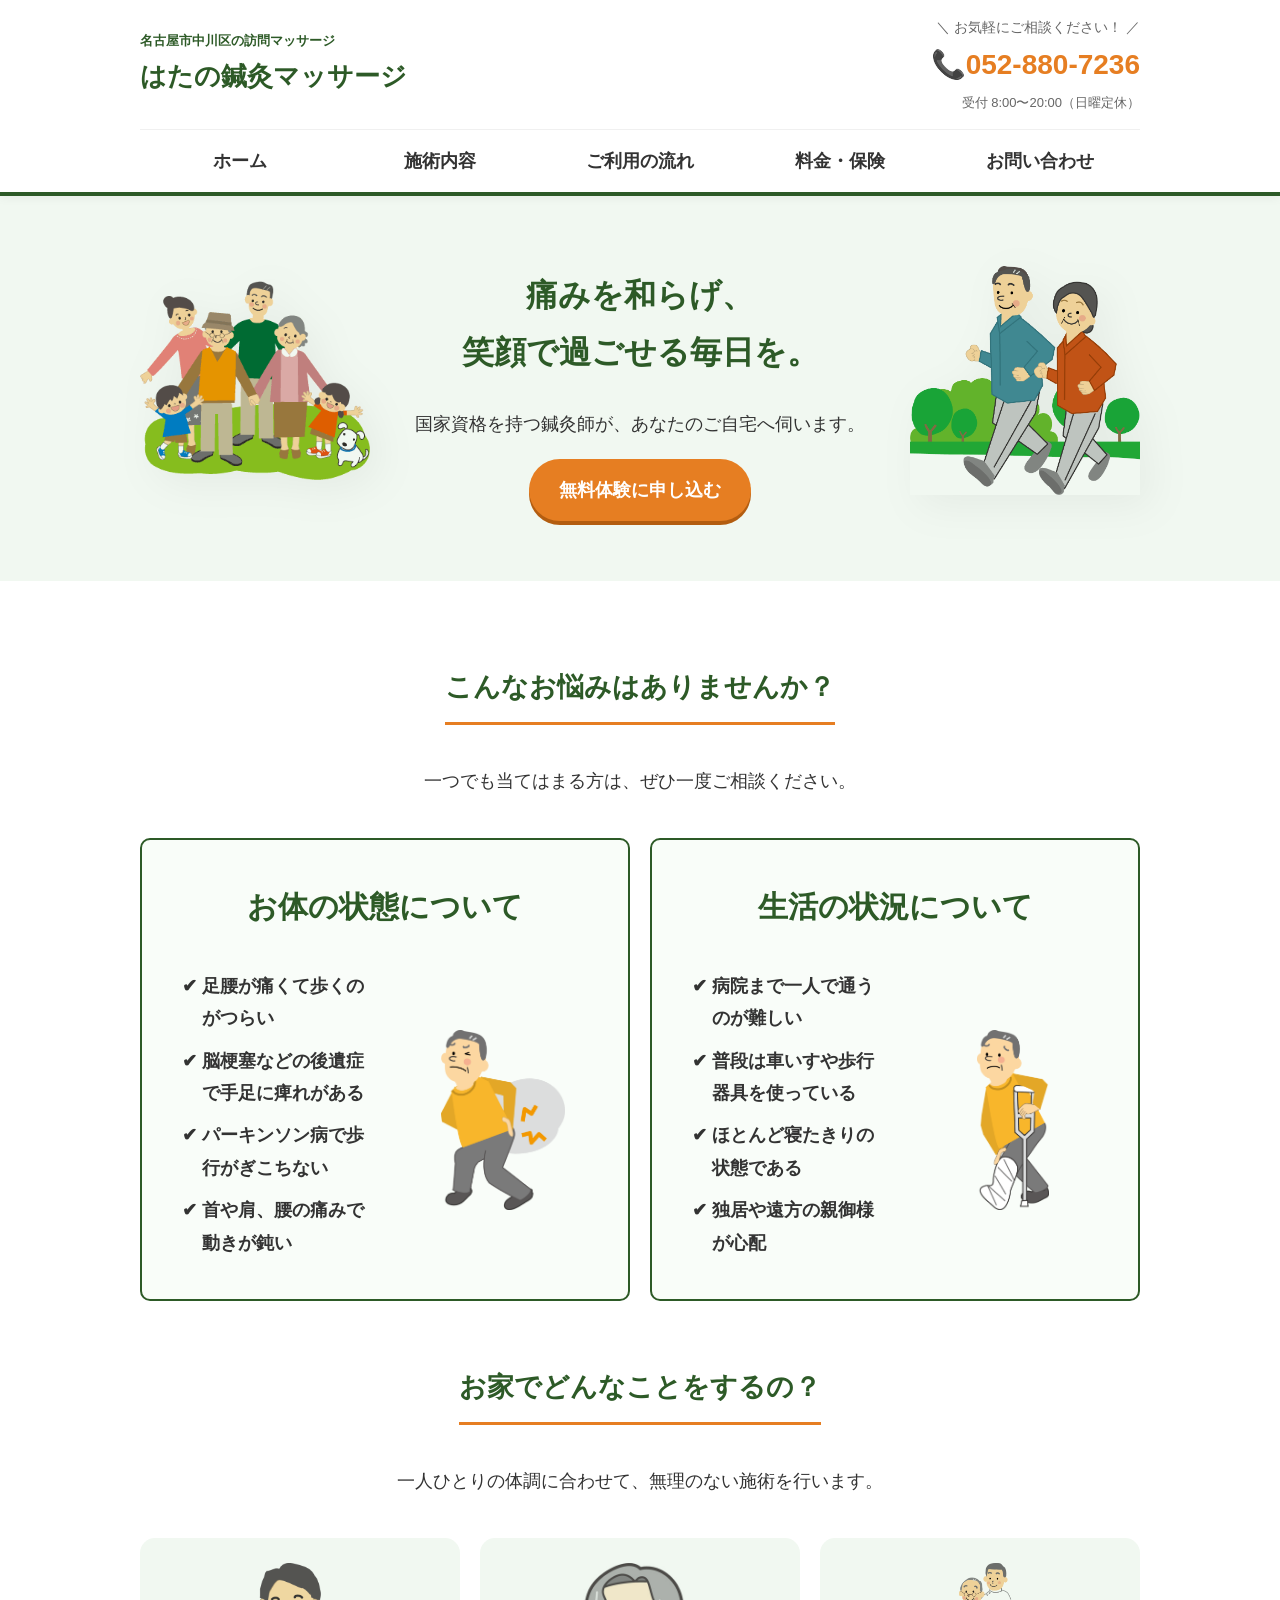
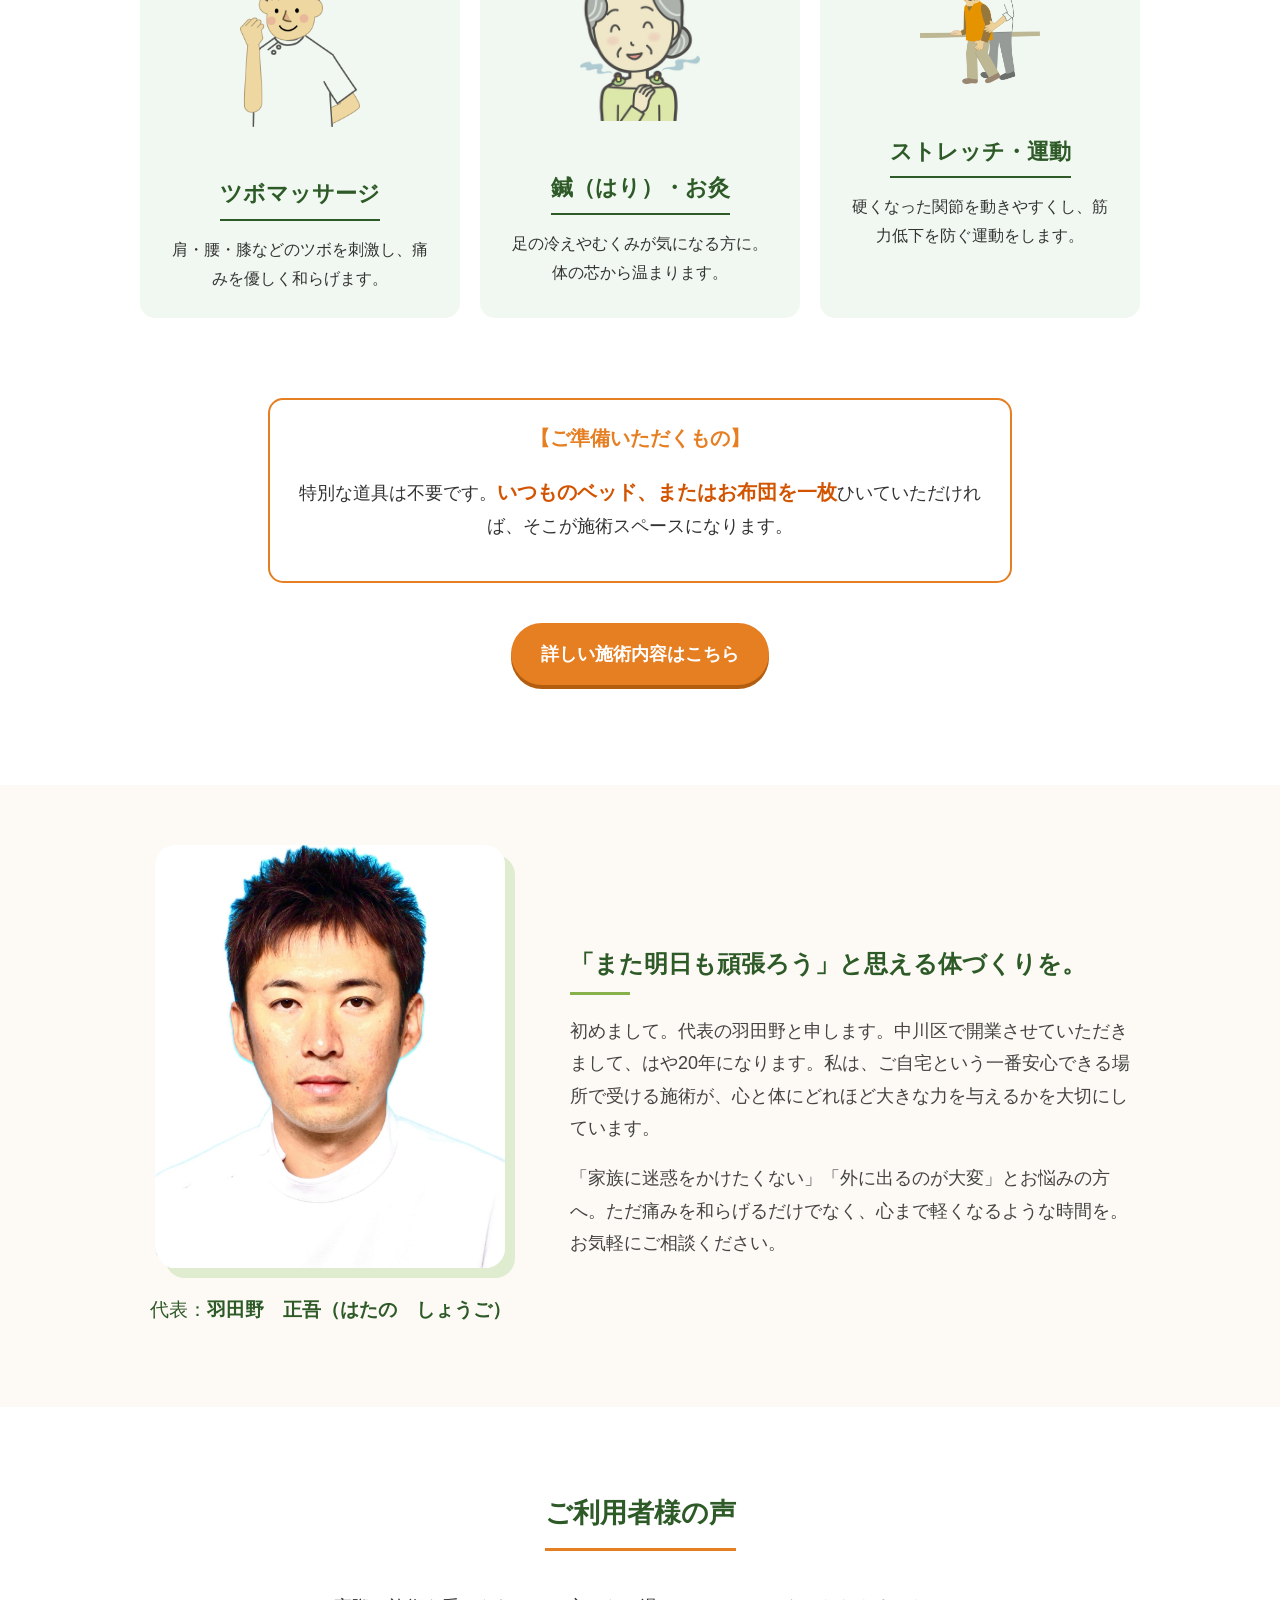
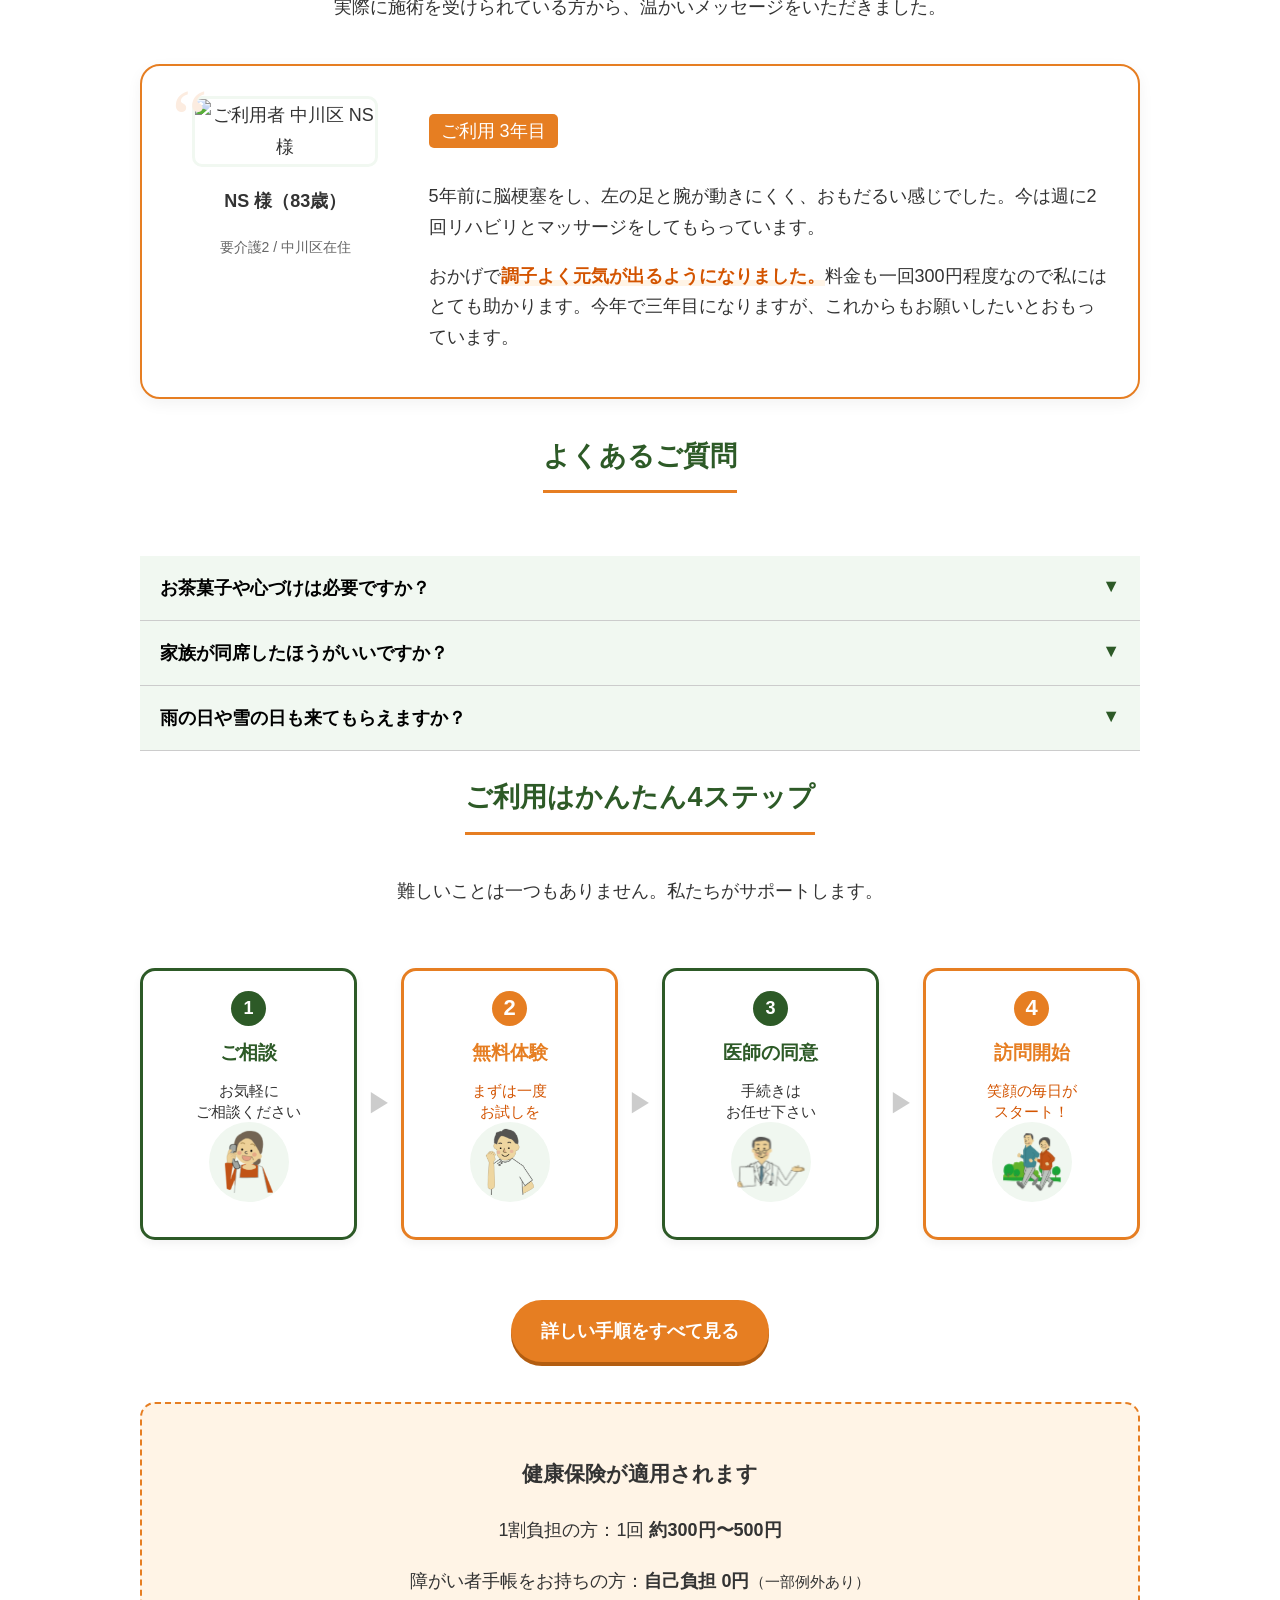
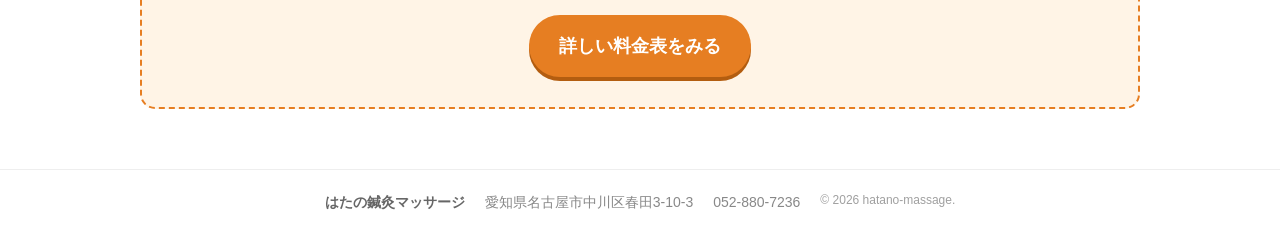
==== index.html @ fa46d484 "attached a new fixed footer" ====
<!DOCTYPE html>
<html lang="ja">
<head>
    <meta charset="UTF-8">
    <meta name="viewport" content="width=device-width, initial-scale=1.0">

    <title>名古屋市中川区の訪問マッサージなら｜はたの鍼灸マッサージ【健康保険適用】</title>

    <meta name="description" content="名古屋市中川区を中心に訪問マッサージ・鍼灸を行っております。歩行困難や脳梗塞後遺症でお悩みの方のご自宅へ国家資格者が伺い、リハビリや痛みの緩和をサポート。まずは無料体験からお気軽にご相談ください。">

    <meta name="keywords" content="訪問マッサージ,名古屋市中川区,鍼灸,リハビリ,はたの鍼灸マッサージ">

    <meta property="og:type" content="website">
    <meta property="og:title" content="はたの鍼灸マッサージ｜名古屋市中川区の訪問リハビリマッサージ">
    <meta property="og:description" content="ご自宅で安心の施術を。国家資格を持つ鍼灸師が、あなたの笑顔の毎日をサポートします。">
    <meta property="og:url" content="https://shogohatano.github.io/hatano-massage/">
    <meta property="og:image" content="https://shogohatano.github.io/hatano-massage/images/ogp-image.jpg">
    <meta name="google-site-verification" content="S1OYqxugAdBYPKi2qpMKTp2eB40CVBadVzSk9gdjZm0" />

    <script type="application/ld+json">
    {
    "@context": "https://schema.org",
    "@type": "LocalBusiness",
    "name": "はたの鍼灸マッサージ",
    "image": "https://shogohatano.github.io/hatano-massage/images/profile.jpg", 
    "address": {
        "@type": "PostalAddress",
        "streetAddress": "春田3-10-3",
        "addressLocality": "名古屋市中川区",
        "addressRegion": "愛知県",
        "postalCode": "454-0985",
        "addressCountry": "JP"
    },
    "geo": {
        "@type": "GeoCoordinates",
        "latitude": 35.138851,
        "longitude": 136.815777
    },
    "url": "https://shogohatano.github.io/hatano-massage/",
    "telephone": "+81-52-880-7236",
    "priceRange": "¥¥",
    "openingHoursSpecification": [
        {
        "@type": "OpeningHoursSpecification",
        "dayOfWeek": ["Monday", "Tuesday", "Wednesday", "Thursday", "Friday", "Saturday"],
        "opens": "09:00",
        "closes": "19:00"
        }
    ],
    "areaServed": {
        "@type": "AdministrativeArea",
        "name": "名古屋市中川区"
    }
    }
    </script>

    <link rel="icon" href="images/favicon.ico">

    <link rel="stylesheet" href="style.css">
</head>
<body>
    <header class="site-header">
        <div class="container">
            <div class="header-top">
                <div class="site-branding">
                    <a href="index.html" class="logo-text">
                        <span class="sub-logo">名古屋市中川区の訪問マッサージ</span>
                        <h1>はたの鍼灸マッサージ</h1>
                    </a>
                </div>

                <div class="header-contact">
                    <p class="contact-label">＼ お気軽にご相談ください！ ／</p>
                    <a href="tel:052-880-7236" class="header-tel">
                        <span class="icon">📞</span>052-880-7236
                    </a>
                    <p class="header-hours">受付 8:00〜20:00（日曜定休）</p>
                </div>

                <button class="menu-toggle" id="menu-toggle">
                    <span></span>
                    <span></span>
                    <span></span>
                </button>
            </div>
                
            <nav class="main-nav" id="main-nav">
                <ul>
                    <li><a href="index.html" class="active">ホーム</a></li>
                    <li><a href="service.html">施術内容</a></li>
                    <li><a href="flow.html">ご利用の流れ</a></li>
                    <li><a href="price.html">料金・保険</a></li>
                    <li><a href="contact.html">お問い合わせ</a></li>
                </ul>
            </nav>
        </div>
    </header>

    <main>
        <section class="hero">
            <div class="container hero-container">
                <div class="hero-image">
                    <img src="images/家族.gif" alt="団らんしている家族" class="hero-illustration">
                </div>   
                <div class="hero-text">
                    <h2>痛みを和らげ、<br>笑顔で過ごせる毎日を。</h2>
                    <p>国家資格を持つ鍼灸師が、あなたのご自宅へ伺います。</p>
                    <div class="hero-btns">
                        <a href="contact.html" class="btn-orange">無料体験に申し込む</a>
                    </div>
                </div>
                <div class="hero-image">
                    <img src="images/ウォーキング男女２.png" alt="元気に歩く高齢者のイラスト" class="hero-illustration none">
                </div>    
            </div>
        </section>

        <section class="problems container">
            <div class="section-title">
                <h2>こんなお悩みはありませんか？</h2>
                <p>一つでも当てはまる方は、ぜひ一度ご相談ください。</p>
            </div>
            <div class="problem-grid">
                <div class="problem-item">
                    <h3>お体の状態について</h3>
                    <div class="problem-content">
                        <ul>
                            <li>足腰が痛くて歩くのがつらい</li>
                            <li>脳梗塞などの後遺症で手足に痺れがある</li>
                            <li>パーキンソン病で歩行がぎこちない</li>
                            <li>首や肩、腰の痛みで動きが鈍い</li>
                        </ul>
                        <img src="images/ぎっくり腰.png" alt="腰の悩み" class="problem-icon">
                   </div>
                </div>
                <div class="problem-item">
                    <h3>生活の状況について</h3>
                    <div class="problem-content">
                        <ul>
                            <li>病院まで一人で通うのが難しい</li>
                            <li>普段は車いすや歩行器具を使っている</li>
                            <li>ほとんど寝たきりの状態である</li>
                            <li>独居や遠方の親御様が心配</li>
                        </ul>
                        <img src="images/骨折.png" alt="生活の悩み" class="problem-icon">
                    </div>    
                </div>
            </div>
        </section>

        <section class="service-summary container">
            <div class="section-title">
                <h2>お家でどんなことをするの？</h2>
                <p>一人ひとりの体調に合わせて、無理のない施術を行います。</p>
            </div>

            <div class="service-grid">
                <div class="service-grid">
                    <div class="service-card">
                        <img src="images/ガッツ.png" alt="マッサージ" class="service-icon">
                        <h3>ツボマッサージ</h3>
                        <p>肩・腰・膝などのツボを刺激し、痛みを優しく和らげます。</p>
                    </div>
                    <div class="service-card">
                        <img src="images/お灸.jpeg" alt="お灸" class="service-icon">
                        <h3>鍼（はり）・お灸</h3>
                        <p>足の冷えやむくみが気になる方に。体の芯から温まります。</p>
                    </div>
                    <div class="service-card">
                        <img src="images/てすり.png" alt="ストレッチ" class="service-icon">
                        <h3>ストレッチ・運動</h3>
                        <p>硬くなった関節を動きやすくし、筋力低下を防ぐ運動をします。</p>
                    </div>
                </div>
            </div>

            <div class="room-prep">
                <div class="room-prep-inner">
                    <h4>【ご準備いただくもの】</h4>
                    <p>特別な道具は不要です。<strong>いつものベッド、またはお布団を一枚</strong>ひいていただければ、そこが施術スペースになります。</p>
                </div>
            </div>

            <div class="center-btn">
                <a href="service.html" class="btn-orange">詳しい施術内容はこちら</a>
            </div>
        </section>

        <section class="profile-section">
            <div class="container">
                <div class="profile-flex">
                    <div class="profile-image">
                        <img src="images/new-profile.jpg" alt="代表 羽田野正吾の写真">
                        <p class="name">代表：<strong>羽田野　正吾（はたの　しょうご）</strong></p>
                    </div>
                    <div class="profile-text">
                        <h3>「また明日も頑張ろう」と思える体づくりを。</h3>
                        <p>初めまして。代表の羽田野と申します。中川区で開業させていただきまして、はや20年になります。私は、ご自宅という一番安心できる場所で受ける施術が、心と体にどれほど大きな力を与えるかを大切にしています。</p>
                        <p>「家族に迷惑をかけたくない」「外に出るのが大変」とお悩みの方へ。ただ痛みを和らげるだけでなく、心まで軽くなるような時間を。お気軽にご相談ください。</p>
                    </div>
                </div>
            </div>
        </section>

        <section class="testimonial container">
            <div class="section-title">
                <h2>ご利用者様の声</h2>
                <p>実際に施術を受けられている方から、温かいメッセージをいただきました。</p>
            </div>

            <div class="testimonial-card">
                <div class="testimonial-flex">
                    <div class="testimonial-image">
                        <img src="images/review.jpg" alt="ご利用者 中川区 NS様">
                        <div class="customer-info">
                            <p class="customer-name"><strong>NS 様（83歳）</strong></p>
                            <p class="customer-status">要介護2 / 中川区在住</p>
                        </div>
                    </div>
                    
                    <div class="testimonial-text">
                        <p class="quote-tag">ご利用 3年目</p>
                        <p>
                            5年前に脳梗塞をし、左の足と腕が動きにくく、おもだるい感じでした。今は週に2回リハビリとマッサージをしてもらっています。
                        </p>
                        <p>
                            おかげで<strong>調子よく元気が出るようになりました。</strong>料金も一回300円程度なので私にはとても助かります。今年で三年目になりますが、これからもお願いしたいとおもっています。
                        </p>
                    </div>
                </div>
            </div>
        </section> <section class="faq container">
            <div class="section-title">
                <h2>よくあるご質問</h2>
            </div>

            <div class="faq-list">
                <div class="faq-item">
                    <button class="faq-question">お茶菓子や心づけは必要ですか？</button>
                    <div class="faq-answer">
                        <p>一切必要ありません。どうぞお気遣いなく、リラックスしてお待ちください。</p>
                    </div>
                </div>
                <div class="faq-item">
                    <button class="faq-question">家族が同席したほうがいいですか？</button>
                    <div class="faq-answer">
                        <p>ご本人のみでも大丈夫ですが、初回はご家族にもお話を伺えるとより安心です。</p>
                    </div>
                </div>
                <div class="faq-item">
                    <button class="faq-question">雨の日や雪の日も来てもらえますか？</button>
                    <div class="faq-answer">
                        <p>はい、お伺いいたします。どうしても交通状況が悪い場合は事前にお電話いたします。</p>
                    </div>
                </div>
            </div>
        </section>

        <section class="flow-summary container">
            <div class="section-title">
                <h2>ご利用はかんたん4ステップ</h2>
                <p>難しいことは一つもありません。私たちがサポートします。</p>
            </div>
            
            <div class="summary-steps-box">
                <div class="s-step-card">
                    <div class="s-number">1</div>
                    <div class="s-step-text">                    
                        <h4>ご相談</h4>
                        <p>お気軽に<br>ご相談ください</p>
                    </div>
                    <div class="s-icon-wrap">
                        <img src="images/電話.png" alt="ご相談" class="s-step-icon">
                    </div>
                </div>
                
                <div class="s-arrow-new">▶</div>

                <div class="s-step-card highlight">
                    <div class="s-number">2</div>
                    <div class="s-step-text">
                        <h4>無料体験</h4>
                        <p>まずは一度<br>お試しを</p>
                    </div>
                    <div class="s-icon-wrap">
                        <img src="images/ガッツ.png" alt="無料体験" class="s-step-icon">
                    </div> 
                </div>

                <div class="s-arrow-new">▶</div>

                <div class="s-step-card">
                    <div class="s-number">3</div>
                    <div class="s-step-text">                    
                        <h4>医師の同意</h4>
                        <p>手続きは<br>お任せ下さい</p>
                    </div>
                    <div class="s-icon-wrap">
                        <img src="images/医者左手.png" alt="医師の同意" class="s-step-icon is-small-1">
                    </div>
                </div>

                <div class="s-arrow-new">▶</div>

                <div class="s-step-card highlight">
                    <div class="s-number">4</div>
                    <div class="s-step-text">
                        <h4>訪問開始</h4>
                        <p>笑顔の毎日が<br>スタート！</p>
                    </div>
                    <div class="s-icon-wrap">
                        <img src="images/ウォーキング男女２.png" alt="訪問開始" class="s-step-icon is-small-2"> 
                    </div>
                </div>
            </div>

            <div class="center-btn">
                <a href="flow.html" class="btn-orange">詳しい手順をすべて見る</a>
            </div>
        </section>

        <section class="price-mini">
            <div class="container">
                <div class="cta-box">
                    <h3>健康保険が適用されます</h3>
                    <p>1割負担の方：1回 <strong>約300円〜500円</strong></p>
                    <p>障がい者手帳をお持ちの方：<strong>自己負担 0円</strong><small>（一部例外あり）</small></p>
                    <a href="price.html" class="btn-orange">詳しい料金表をみる</a>
                </div>
            </div>
        </section>
    </main>

    <div class="fixed-footer-actions">
        <a href="tel:0528807236" class="ft-btn ft-tel">
            <i class="fas fa-phone-alt"></i>
            <div class="ft-tel-text">
                <span class="icon">
                    📞
                </span>
                052-880-7236
            </div>
        </a>
        <a href="contact.html" class="ft-btn ft-mail">
            <i class="fas fa-envelope"></i>
            <span>メール相談</span>
        </a>
    </div>

    <footer class="site-footer">
        <div class="container">
            <div class="footer-content">
                <span class="footer-name">はたの鍼灸マッサージ</span>
                <span class="footer-address">愛知県名古屋市中川区春田3-10-3</span>
                <span class="footer-tel">052-880-7236</span>
                <p class="copyright">&copy; 2026 hatano-massage.</p>
            </div>
        </div>
    </footer>
    <button id="back-to-top" class="back-to-top">↑ 上へ戻る</button>
    <script src="script.js"></script>
</body>
</html>
---- style.css ----
/* ==========================================
   1. 全体・基本設定 (Reset & Base)
   ========================================== */
body {
    font-family: "Hiragino Kaku Gothic ProN", "Meiryo", sans-serif;
    line-height: 1.8;
    font-size: 18px;
    color: #333;
    margin: 0;
}

.container {
    width: 90%;
    max-width: 1000px;
    margin: 0 auto;
}

main {
    padding-top: 180px;
}

/* スマホ版：文字サイズ */
@media (max-width: 768px) {
    body { font-size: 17px; line-height: 1.7; }
    h2 { font-size: 24px; margin-bottom: 20px; }
    h3 { font-size: 20px; }
    p { font-size: 17px; margin-bottom: 15px; }
}

/* 共通ボタン（オレンジ） */
.btn-orange {
    display: inline-block;
    background-color: #e67e22;
    color: white;
    padding: 15px 30px;
    border-radius: 50px;
    text-decoration: none;
    font-weight: bold;
    box-shadow: 0 4px 0 #b35d10;
    transition: 0.3s;
}

.btn-orange:hover {
    background-color: #d35400;
}

/* 共通セクションタイトル */
.section-title {
    text-align: center;
    margin-bottom: 40px;
}

.section-title h2 {
    display: inline-block;
    color: #2d5a27;
    border-bottom: 3px solid #e67e22;
    padding-bottom: 10px;
}

/* ==========================================
   2. ヘッダー + 固定フッターボタン　(Header & Navigation& Fixed Footer)
   ========================================== */
.site-header {
    position: fixed;
    top: 0;
    left: 0;
    width: 100%;
    z-index: 2000;
    background: #fff;
    border-bottom: 4px solid #2d5a27;
    transition: all 0.3s ease-in-out;
    box-shadow: 0 2px 10px rgba(0,0,0,0.05);
}

.header-top {
    display: flex;
    justify-content: space-between;
    align-items: center;
    padding: 15px 0;
}

/* ロゴ周り */
.logo-text { text-decoration: none; display: block; }
.sub-logo { display: block; font-size: 13px; color: #2d5a27; font-weight: bold; }
.logo-text h1 { font-size: 26px; color: #2d5a27; margin: 0; }

/* 連絡先 */
.header-contact { text-align: right; }
.contact-label { font-size: 14px; margin: 0; color: #666; }
.header-tel { font-size: 28px; font-weight: bold; color: #e67e22; text-decoration: none; }
.header-hours { font-size: 13px; margin: 0; color: #666; }

/* ナビゲーション（PC） */
.main-nav { border-top: 1px solid #f0f0f0; }
.main-nav ul { 
    display: flex; 
    list-style: none; 
    margin: 0; 
    padding: 0; 
}
.main-nav li { flex: 1; }
.main-nav a {
    display: block; 
    padding: 15px 0; 
    text-align: center; 
    text-decoration: none;
    color: #333; 
    font-weight: bold; 
    transition: 0.3s;
}

/* スクロール時の制御（PC） */
@media (min-width: 769px) {
    .site-header.scrolled .header-top { padding: 5px 0; }
    .site-header.scrolled .logo-text h1 { font-size: 20px; }
    .site-header.scrolled .sub-logo,
    .site-header.scrolled .contact-label,
    .site-header.scrolled .header-hours { display: none; }
    .site-header.scrolled .main-nav a { padding: 8px 0; font-size: 14px; }
    .menu-toggle { display: none !important; }
}

/* ヘッダー・スマホ対応（レスポンシブ） */
@media (max-width: 768px) {
    main { padding-top: 60px !important; }
    .site-header { padding: 5px 0 !important; border-bottom: 2px solid #2d5a27; }
    .header-top { display: flex; flex-direction: row; align-items: center; justify-content: space-between; gap: 10px; padding: 8px 15px !important; max-width: 100%;}
    .contact-label, .header-hours, .header-tel { display: none !important; }
    .logo-text h1 { font-size: 25px !important; white-space: nowrap; line-height: 1.2; margin: 0; }

    /* ハンバーガーボタン */
    .menu-toggle {
        display: flex !important;
        flex-direction: column;
        justify-content: space-between;
        width: 30px; height: 22px;
        background: none; border: none;
        z-index: 3000; margin-left: 5px;
        flex-shrink: 0; padding: 0;
    }
    .menu-toggle span {
        display: block; width: 100%; height: 3px;
        background-color: #2d5a27; transition: 0.3s; border-radius: 3px;
    }
    /* メニュー本体 */
    .main-nav {
        position: fixed; top: 0; right: -100%;
        width: 80%; height: 100vh;
        background-color: #fff; z-index: 2500;
        padding: 100px 20px 20px;
        box-shadow: -5px 0 15px rgba(0,0,0,0.1);
        transition: 0.4s ease;
    }
    .main-nav.open { right: 0; }
    .main-nav ul { flex-direction: column; }
    .main-nav li { width: 100%; border-bottom: 1px solid #eee; }
    .main-nav a { text-align: left; padding: 20px; font-size: 18px; }

    /* ✕アニメーション */
    .menu-toggle.open span:nth-child(1) { transform: translateY(9px) rotate(45deg); }
    .menu-toggle.open span:nth-child(2) { opacity: 0; }
    .menu-toggle.open span:nth-child(3) { transform: translateY(-10px) rotate(-45deg); }
}

/* 固定フッター：ベース（PCでは隠す） */
.fixed-footer-actions {
    display: none;
}

@media (max-width: 768px) {
    .fixed-footer-actions { display: flex; position: fixed; bottom: 0; left: 0; width: 100%; height: 65px; z-index: 9999; box-shadow: 0 -2px 10px rgba(0,0,0,0.1); }
    .ft-btn { flex: 1; display: flex; flex-direction: column; align-items: center; justify-content: center; text-decoration: none; font-weight: bold; font-size: 20px; gap: 2px; }
    .ft-tel { background-color: #2d5a27; color: #fff; }
    .ft-mail {background-color: #e67e22; color: #fff; border-left: 1px solid rgba(255,255,255,0.3); /* 境界線 */}
    .ft-btn i { font-size: 18px; }
    body { padding-bottom: 65px; }
}

/* ==========================================
   3. メインコンテンツ：各セクション (Index Parts)
   ========================================== */

/* --- メインビジュアル (Hero) --- */
.hero {
    padding: 60px 20px;
    background-color: #f1f8f1;
    text-align: center;
}
.hero h2 {
    color: #2d5a27;
    font-size: 32px;
}
.hero-container {
    display: flex;
    align-items: center;
    justify-content: space-between;
    gap: 40px;
}
.hero-text {
    flex: 2;
}
.hero-image {
    flex: 1;
    display: flex;
    justify-content: center;
}
.hero-illustration {
    width: 100%;
    max-width: 500px;
    height: auto;
    mix-blend-mode: multiply; 
    filter: drop-shadow(10px 10px 20px rgba(0,0,0,0.05));
}
/* Heroセクション：スマホ対応 */
@media (max-width: 768px) {
    .hero { padding: 40px 15px; text-align: center; }
    .hero-container { flex-direction: column; gap: 20px; }
    .hero-image { order: -1; width: 100%; }
    .hero-illustration { max-width: 250px; margin: 0 auto; }
    .hero-illustration.none { display: none; }    
    .hero-text { width: 100%; }
    .hero-h2 { font-size: 24px; line-height: 1.4; margin-bottom: 15px; }
    .hero p { font-size: 15px; line-height: 1.6; color: #555; }
}
/* --- お悩み解決 (Problems) --- */
.problems {
    padding: 60px 0;
}
.problem-grid {
    display: flex;
    flex-wrap: wrap;
    gap: 20px;
    margin-bottom: -50px;
}
.problem-item {
    flex: 1;
    min-width: 350px;
    max-width: 500px;
    padding: 10px 10px;
    background: #f9fdf9;
    border: 2px solid #2d5a27;
    border-radius: 10px;
    margin-bottom: 20px;
}
.problem-item h3 {
    color: #2d5a27;
    font-size: 30px;
    text-align: center;
    margin-bottom: 18px;
}
.problem-content {
    display: flex;
    align-items: center;
    justify-content: space-between;
    gap: 20px;
}
.problem-content ul {
    flex: 1;
    list-style: "✔ ";
    padding-left: 50px;
    margin-bottom: 20px;
}
.problem-content ul li {
    font-size: 18px;
    margin-bottom: 10px;
    font-weight: bold;
}
.problem-icon {
    width: 180px;
    height: 180px;
    padding: 10px;
    object-fit: contain;
    margin-left: 10px;
    margin-right: 15px;
    flex-shrink: 0;
}

@media (max-width: 768px) {
    .problem-item {
        min-width: 100%;
        padding: 10px 10px;
    }
    .problem-icon {
        width: 180px;
        height: 180px;
        padding: 20px;
        object-fit: contain;
        margin-left: 10px;
        margin-right: 45px;
        flex-shrink: 0;
    }
}

/* --- サービスサマリー (Service Summary) --- */
.service-summary {
    padding: 10px 0;
}
.service-grid {
    display: flex;
    flex-wrap: wrap;
    gap: 20px;
    margin-bottom: 40px;
}
.service-card {
    flex: 1;
    min-width: 250px;
    padding: 25px;
    background: #f1f8f1;
    border-radius: 15px;
    text-align: center;
}
.service-card h3 {
    display: inline-block;
    color: #2d5a27;
    font-size: 22px;
    border-bottom: 2px solid #2d5a27;
    margin-bottom: 15px;
    padding-bottom: 5px;
}
.service-card p {
    font-size: 16px;
    margin: 0;
}
.service-icon {
    width: 120px;
    height: auto;
    margin-bottom: 15px;
    mix-blend-mode: multiply;
}

/* 申し込み・準備の枠 (CTA/Prep) */
.cta-box {
    padding: 30px;
    background-color: #fff4e6;
    border: 2px dashed #e67e22;
    border-radius: 15px;
    text-align: center;
}
.highlight {
    color: #d35400;
    font-size: 22px;
    margin: 20px 0;
}
.room-prep {
    max-width: 700px;
    margin: 0 auto;
    padding: 20px;
    background-color: #fff;
    border: 2px solid #e67e22;
    border-radius: 15px;
}
.room-prep-inner { text-align: center; }
.room-prep h4 { color: #e67e22; font-size: 20px; margin: 0 0 10px; }
.room-prep strong { color: #d35400; font-size: 20px; }

/* --- プロフィール (Profile) --- */
.profile-section {
    padding: 60px 0;
    margin: 50px 0;
    background-color: #fdfaf5;
}
.profile-flex {
    display: flex;
    flex-wrap: wrap;
    align-items: center;
    gap: 50px;
}
.profile-image {
    flex: 1;
    min-width: 300px;
    text-align: center;
}
.profile-image img {
    width: 100%;
    max-width: 350px;
    border-radius: 20px;
    box-shadow: 10px 10px 0px #e0ecd0;
    object-fit: cover;
}
.profile-image .name {
    margin-top: 15px;
    font-size: 1.2rem;
    color: #2d5a27;
}
.profile-text {
    flex: 1.5;
    min-width: 300px;
}
.profile-text h3 {
    position: relative;
    color: #2d5a27;
    font-size: 24px;
    padding-bottom: 10px;
    margin-bottom: 20px;
}
.profile-text h3::after {
    content: "";
    position: absolute;
    bottom: 0; left: 0;
    width: 60px; height: 3px;
    background-color: #88b04b;
}
.profile-text p {
    color: #444;
    line-height: 1.8;
    margin-bottom: 15px;
}

/* プロフィール・スマホ対応 */
@media (max-width: 768px) {
    .profile-flex { flex-direction: column; gap: 20px; }
    .profile-image img { width: 60%; max-width: 200px; height: auto; border-radius: 15px; box-shadow: 5px 5px 0px #e0ecd0; }
    .profile-image .name { font-size: 1.1rem; margin-top: 10px; }
    .profile-text { text-align: center; }
    .profile-text h3 { font-size: 20px; }
    .profile-text h3::after { left: 50%; transform: translateX(-50%); }
    .profile-text p { text-align: left; font-size: 16px; }
}

/* --- 患者様の声 (Testimonial) --- */
.testimonial {
    padding: 10px 0;
}
.testimonial-card {
    position: relative;
    padding: 30px;
    background: #fff;
    border: 2px solid #e67e22;
    border-radius: 20px;
    box-shadow: 0 5px 15px rgba(0,0,0,0.05);
}
.testimonial-card::before {
    content: "“";
    position: absolute;
    top: -20px; left: 30px;
    font-size: 80px;
    color: #fcece0;
    font-family: serif;
}
.testimonial-flex {
    display: flex;
    flex-wrap: wrap;
    gap: 30px;
    align-items: flex-start;
}
.testimonial-image {
    flex: 1;
    min-width: 200px;
    text-align: center;
}
.testimonial-image img {
    width: 100%;
    max-width: 180px;
    border: 3px solid #f1f8f1;
    border-radius: 10px;
}
.customer-info { margin-top: 10px; }
.customer-status { font-size: 14px; color: #666; }
.testimonial-text { flex: 3; min-width: 300px; }
.quote-tag {
    display: inline-block;
    padding: 2px 12px;
    background: #e67e22;
    color: white;
    font-size: 14px;
    border-radius: 5px;
    margin-bottom: 15px;
}
.testimonial-text p { font-size: 18px; line-height: 1.7; margin-bottom: 15px; }
.testimonial-text strong {
    background: linear-gradient(transparent 70%, #fff4e6 70%);
    color: #d35400;
}

/* 声・スマホ対応 */
@media (max-width: 600px) {
    .testimonial-flex { flex-direction: column; align-items: center; }
    .testimonial-text { text-align: left; }
}

/* ==========================================
   4. FAQ・ご利用の流れ (FAQ & Flow)
   ========================================== */

/* --- FAQ --- */
.faq-question {
    position: relative;
    width: 100%;
    padding: 20px;
    background: #f1f8f1;
    border: none;
    border-bottom: 1px solid #ccc;
    font-size: 18px;
    font-weight: bold;
    text-align: left;
    cursor: pointer;
}
.faq-question::after {
    content: "▼";
    position: absolute;
    right: 20px;
    color: #2d5a27;
}
.faq-answer {
    display: none;
    padding: 20px;
    background: #fff;
    border-bottom: 1px solid #ccc;
}
.faq-item.active .faq-answer { display: block; }
.faq-item.active .faq-question::after { content: "▲"; }

/* --- ご利用の流れ (Flow) --- */
.flow-container {
    position: relative;
    max-width: 800px;
    margin: 0 auto;
    padding: 40px 0;
}
/* ステップ間の縦線（PC） */
.flow-container::before {
    content: "";
    position: absolute;
    left: 25px; top: 50px; bottom: 50px;
    width: 2px;
    background: #ffdec0;
    z-index: 0;
}
.flow-item {
    position: relative;
    display: flex;
    align-items: flex-start;
    padding: 25px;
    margin-bottom: 40px;
    background: #fff;
    border-radius: 15px;
    box-shadow: 0 4px 15px rgba(0,0,0,0.05);
    z-index: 1;
}
.step-num {
    flex-shrink: 0;
    display: flex;
    align-items: center;
    justify-content: center;
    width: 50px; height: 50px;
    margin-right: 20px;
    background: #ff9800;
    color: #fff;
    font-size: 24px;
    font-weight: bold;
    border-radius: 50%;
    box-shadow: 0 4px 10px rgba(255, 152, 0, 0.3);
}
.flow-text h3 { margin-bottom: 10px; color: #333; font-size: 1.25rem; }
.flow-text p { color: #666; line-height: 1.6; }
.flow-item strong { color: #d35400; }
.sub-text {
    display: block;
    margin-top: 10px;
    padding: 10px;
    background-color: #f9f9f9;
    border-left: 4px solid #2d5a27;
    font-size: 15px;
    color: #e67e22 !important;
}
/* 補足ボックス（書類など） */
.flow-note {
    display: inline-block;
    width: 100%;
    padding: 15px;
    margin: 15px 0;
    background-color: #fff9f0;
    border: 1px dashed #ff9800;
    border-radius: 8px;
    box-sizing: border-box;
}
.flow-note strong {
    display: block;
    color: #d35400;
    font-size: 1rem;
    text-align: center;
}

/* ご利用の流れ：スマホ対応 */
@media (max-width: 768px) {
    .flow-container::before { left: 20px; }
    .flow-item { padding: 20px; }
    .step-num { width: 40px; height: 40px; font-size: 18px; margin-right: 15px; }
    .flow-note { padding: 12px; font-size: 0.95rem; }
}

/* --- トップページ用ステップサマリー (Summary Steps) --- */
.summary-steps-box {
    display: flex;
    justify-content: space-between;
    align-items: center;
    gap: 10px;
    margin: 40px 0;
    flex-wrap: wrap;
}
.s-step-card {
    flex: 1;
    min-width: 160px;
    padding: 20px 10px;
    background: #fff;
    border: 3px solid #2d5a27;
    border-radius: 15px;
    text-align: center;
    box-shadow: 0 4px 10px rgba(0,0,0,0.05);
}
.s-step-card.highlight { border-color: #e67e22; }
.s-number {
    display: flex;
    align-items: center;
    justify-content: center;
    width: 35px; height: 35px;
    margin: 0 auto 10px;
    background: #2d5a27;
    color: #fff;
    font-weight: bold;
    border-radius: 50%;
}
.s-icon-wrap {
    width: 80px;
    height: 80px;
    background: #f0f7f0;
    border-radius: 50%;
    margin: 0 auto 15px;
    display: flex;
    align-items: center;
    justify-content: center;
    position: relative;
}
.s-step-icon {
    width: 60%;
    height: auto;
    mix-blend-mode: multiply;
}
.s-step-card.highlight .s-number { background: #e67e22; }
.s-step-card h4 { margin: 0 0 10px; color: #2d5a27; font-size: 19px; }
.s-step-card.highlight h4 { color: #e67e22; }
.s-step-card p { font-size: 15px; line-height: 1.4; margin: 0; }
.s-arrow-new { font-size: 24px; color: #ccc; font-weight: bold; }
.s-step-icon.is-small-1 { transform: scale(1.4); }
.s-step-icon.is-small-2 { transform: scale(1.2); }
/* ステップサマリー：スマホ対応 */
@media (max-width: 768px) {
    .summary-steps-box { flex-direction: column; gap: 5px; }
    .s-arrow-new { transform: rotate(90deg); margin: 5px 0; opacity: 0.6; }
    .s-step-card { display: flex; flex-direction: row; align-items: center; justify-content: space-between; width: 92%; padding: 20px; margin-bottom: 5px; gap: 12px; background: #fff; border-radius: 15px; min-height: 90px; }
    .s-number { display: flex; justify-content: center; align-items: center; width: 45px; height: 45px; margin: 0; font-size: 30px; border-radius: 50%; }
    .s-step-text { flex: 1; max-width: 180px; text-align: left; }
    .s-step-text h4 { font-size: 25px; margin-bottom: 4px; color: #2d5a27; }
    .s-step-text p { font-size: 20px; line-height: 1.4; margin: 0; color: #666; }
    .s-icon-wrap { width: 65px; height: 65px; margin: 0; background: white; border-radius: 50%; display: flex; align-items: center; justify-content: center; flex-shrink: 0;}
    .s-step-icon { width: 100%; height: auto; }
}

/* --- 手順を見るボタン位置調整 --- */
.center-btn {
    position: relative;
    text-align: center;
    margin: 40px 0;
    z-index: 10;
}
@media (max-width: 768px) {
    .center-btn {
        display: flex;
        justify-content: center;
        margin-top: 40px !important;
        margin-bottom: 50px !important;
        padding: 0 15px;
    }
    .center-btn .btn-orange {
        width: 90%;
        max-width: 350px;
        padding: 18px 0;
        font-size: 18px;
        border-radius: 50px;
        box-shadow: 0 4px 15px rgba(0,0,0,0.1);
    }
}

/* ==========================================
   5. 料金・サービス詳細・お問い合わせ (Other Pages)
   ========================================== */

/* --- 料金ページ (Price) --- */
.price-section { padding: 60px 0; background-color: #fff9f5; }
.price-intro { text-align: center; margin-bottom: 40px; }
.price-table {
    width: 100%;
    margin-bottom: 25px;
    background: #fff;
    border-collapse: collapse;
    border-radius: 10px;
    overflow: hidden;
    box-shadow: 0 5px 15px rgba(0,0,0,0.08);
}
.price-table th { background-color: #ff9800; color: #fff; padding: 20px 10px; }
.price-table td { padding: 20px 15px; border-bottom: 1px solid #eee; }
.price-highlight { font-size: 1.3rem; font-weight: bold; color: #e67e22; }
.price-notes {
    padding: 20px;
    background: #fdf2e9;
    border-left: 5px solid #ff9800;
    border-radius: 8px;
    font-size: 0.95rem;
    line-height: 1.6;
}
@media (max-width: 600px) {
    .price-table { font-size: 16px; }
    .price-table th, .price-table td { padding: 10px; }
}

/* --- 施術内容詳細 (Service Detail) --- */
.service-detail { padding: 60px 0; }
.detail-box { display: flex; align-items: center; gap: 40px; margin-bottom: 80px; }
.detail-box.rev { flex-direction: row-reverse; }
.detail-text { flex: 1; }
.service-tag {
    display: inline-block;
    padding: 4px 15px;
    margin-bottom: 10px;
    background: #e67e22;
    color: #fff;
    font-weight: bold;
    font-size: 14px;
    border-radius: 5px;
}
.detail-text h2 { color: #2d5a27; font-size: 28px; margin-bottom: 20px; }
.detail-text p { font-size: 18px; line-height: 1.8; }
.notice-card {
    padding: 40px;
    background: #f1f8f1;
    border: 2px dashed #2d5a27;
    border-radius: 20px;
    text-align: center;
}
.notice-card h3 { color: #2d5a27; font-size: 24px; margin-bottom: 15px; }
@media (max-width: 768px) {
    .detail-box, .detail-box.rev { flex-direction: column; margin-bottom: 50px; }
}

/* --- お問い合わせ (Contact Form) --- */
.contact-section { display: flex; flex-wrap: wrap; gap: 40px; padding: 60px 0; }
.contact-box { flex: 1; min-width: 300px; }
.tel-box {
    padding: 40px;
    background: #f1f8f1;
    border: 2px solid #2d5a27;
    border-radius: 15px;
    text-align: center;
}
.tel-big { color: #e67e22; font-size: 36px; font-weight: bold; margin: 20px 0; }
.business-hours { padding: 15px; margin-bottom: 20px; background: #ffffff; border-radius: 10px; }
.form-group { margin-bottom: 20px; }
.form-group label { display: block; margin-bottom: 8px; color: #2d5a27; font-weight: bold; }
.form-group label span { color: #d35400; font-size: 14px; }
.form-group input, .form-group textarea {
    width: 100%; padding: 12px;
    border: 1px solid #ccc; border-radius: 5px;
    font-size: 18px; box-sizing: border-box;
}
.contact-form .btn-orange { width: 100%; border: none; cursor: pointer; }

/* お問い合わせ：スマホ対応 */
@media (max-width: 768px) {
    .contact-section.container { padding-left: 15px !important; padding-right: 15px !important; }
    .contact-box { padding: 25px 15px !important; margin-bottom: 30px !important; width: 100% !important; box-sizing: border-box; }
    .form-group label { font-size: 0.95rem; }
    .form-group label span { margin-left: 8px; padding: 2px 6px; background: #e74c3c; color: #fff; font-size: 0.7rem; border-radius: 3px; }
    .contact-form input[type="text"], .contact-form input[type="email"], .contact-form input[type="tel"], .contact-form textarea {
        width: 100% !important; padding: 12px !important; font-size: 16px !important; background: #fafafa; border: 1px solid #ddd;
    }
    .contact-form textarea { height: 150px; }
    .submit-btn {
        width: 100% !important; padding: 18px !important;
        background: #ff9800; color: #fff;
        font-size: 1.1rem !important; font-weight: bold;
        border: none; border-radius: 5px; cursor: pointer;
    }
}

/* --- フッター (footer) --- */
.site-footer { margin-top: 60px; padding: 10px 0; background: #fff; border-top: 1px solid #eee; color: #888; font-size: 14px; }
.footer-content { display: flex; justify-content: center; align-items: center; gap: 20px; }
.footer-name { font-weight: bold; color: #666; }
.copyright { margin-top: 10px; font-size: 12px; opacity: 0.8; }

/* フッター：スマホ対応 */
@media (max-width: 768px) {
    .site-footer { padding: 10px 0; }
    .footer-content{ display: flex; flex-direction: column; align-items: center; gap: 0; }
    .footer-tel { font-size: 18px; font-weight: bold; margin-left: 0; }
    .conpyright { margin-top: 10px; font-size: 13px; }
}

/* --- トップへ戻るボタン (Back to Top) --- */
.back-to-top {
    position: fixed; right: 20px; bottom: 20px;
    display: none; width: 80px; height: 80px;
    background-color: #e67e22; color: white;
    border: none; border-radius: 50%;
    font-weight: bold; font-size: 14px; line-height: 1.2;
    box-shadow: 0 4px 10px rgba(0,0,0,0.2);
    cursor: pointer; z-index: 1000;
}
.back-to-top:hover {
    background-color: #d35400;
}

/* トップへ戻るボタン：スマホ対応 */
@media (max-width: 600px) {
    .back-to-top { width: 60px; height: 60px; right: 15px; bottom: 15px; font-size: 12px; }
}
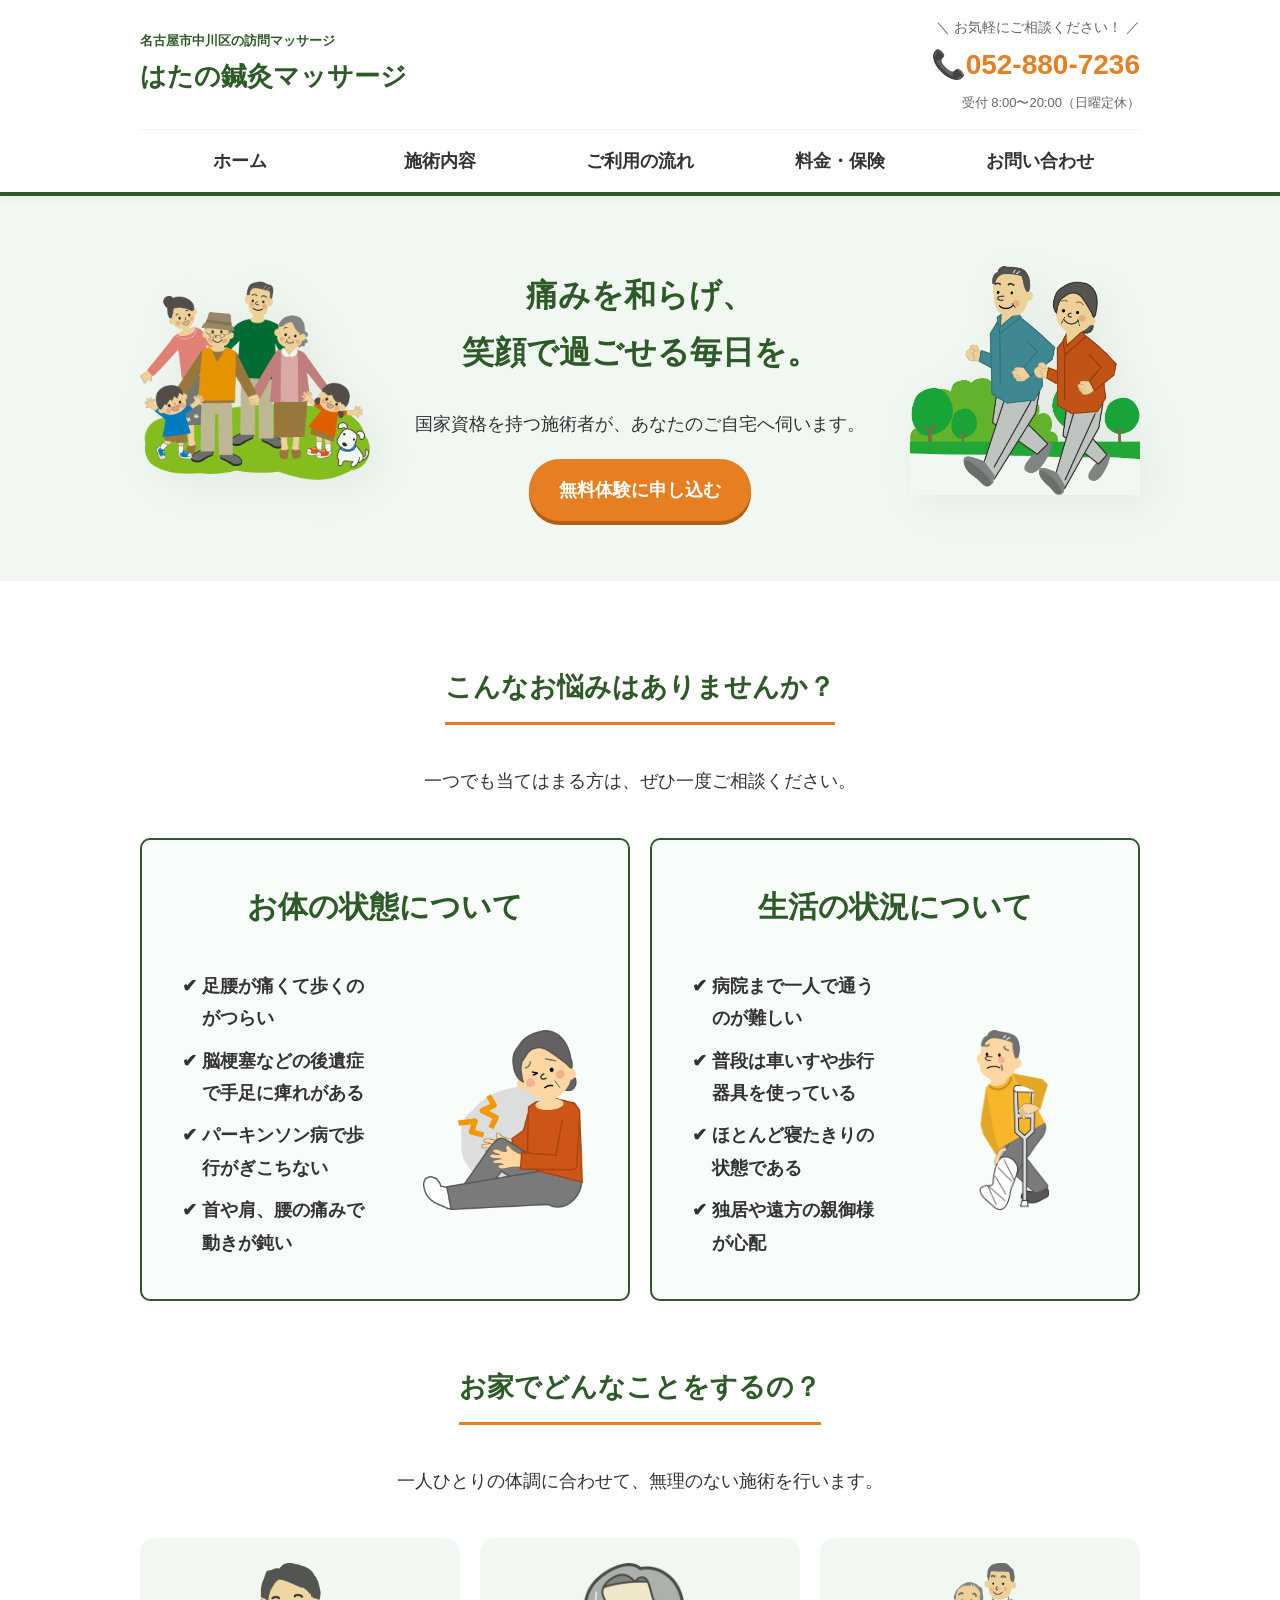
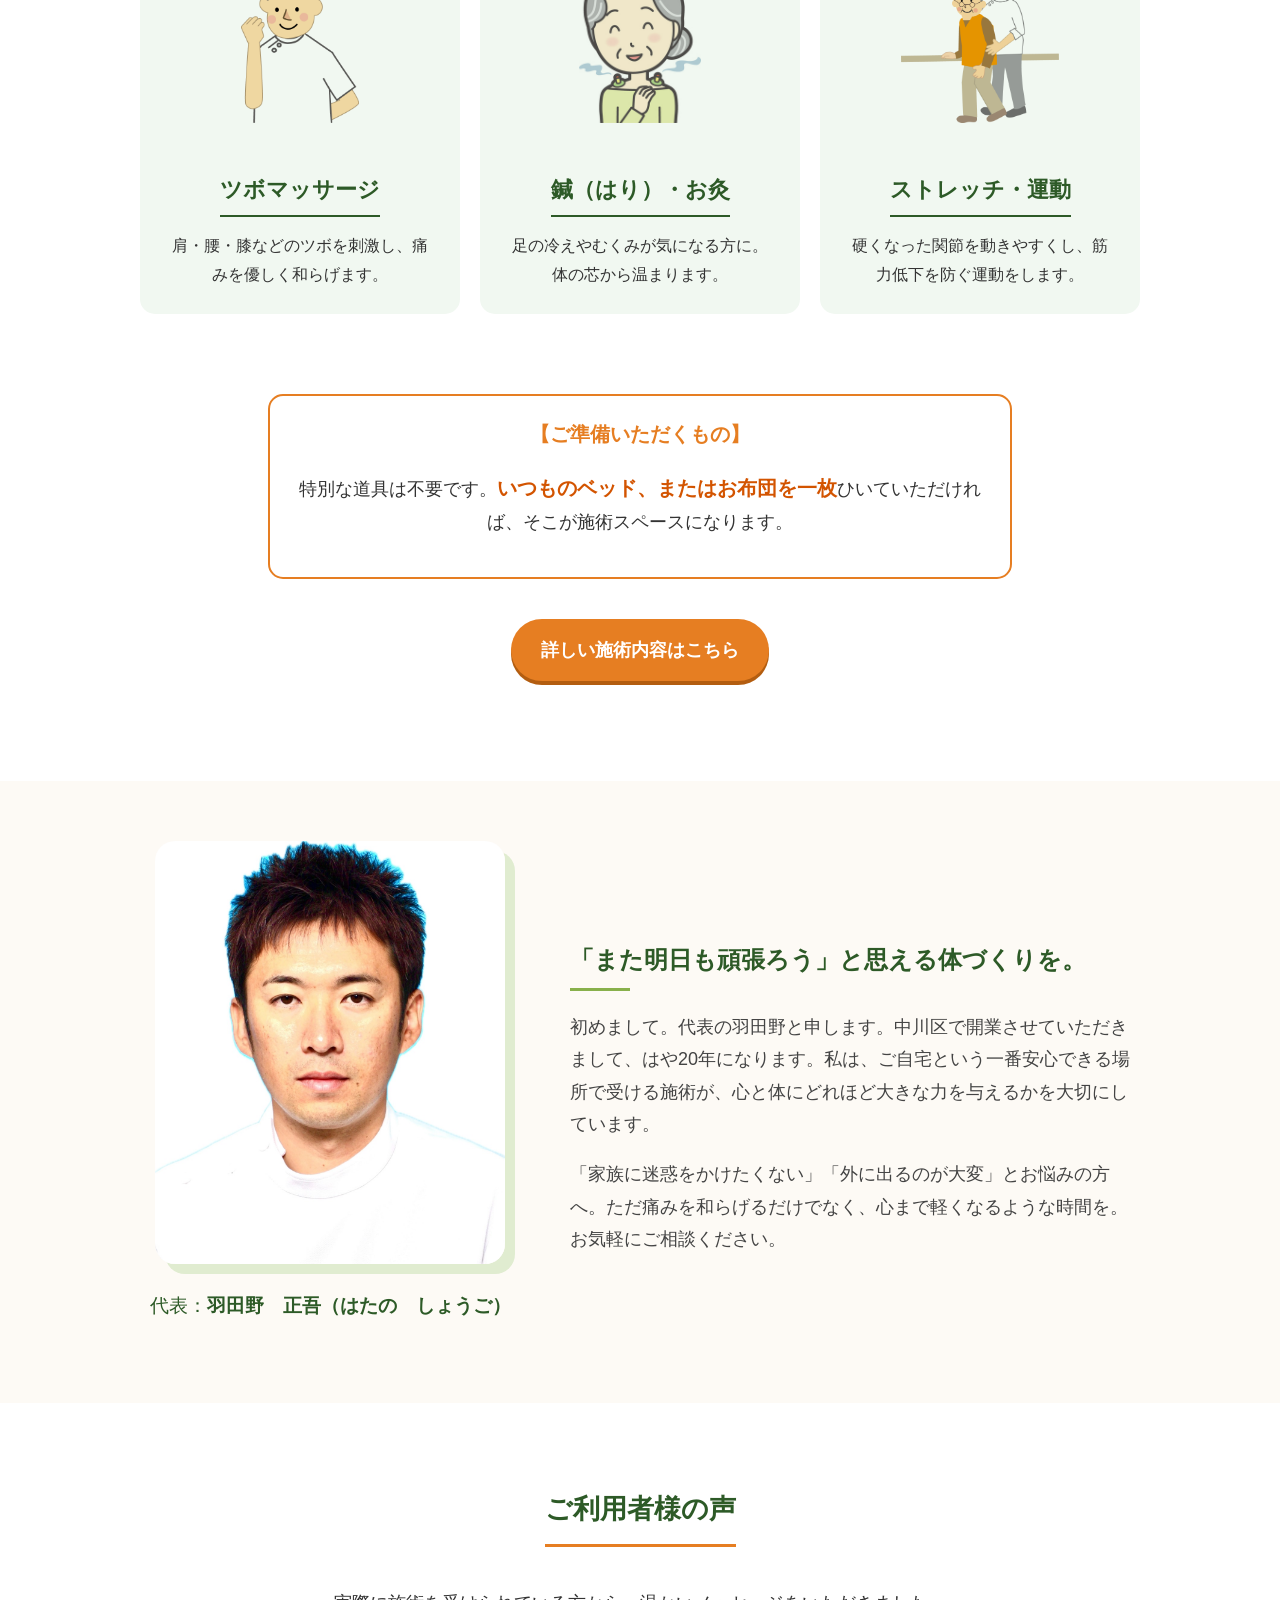
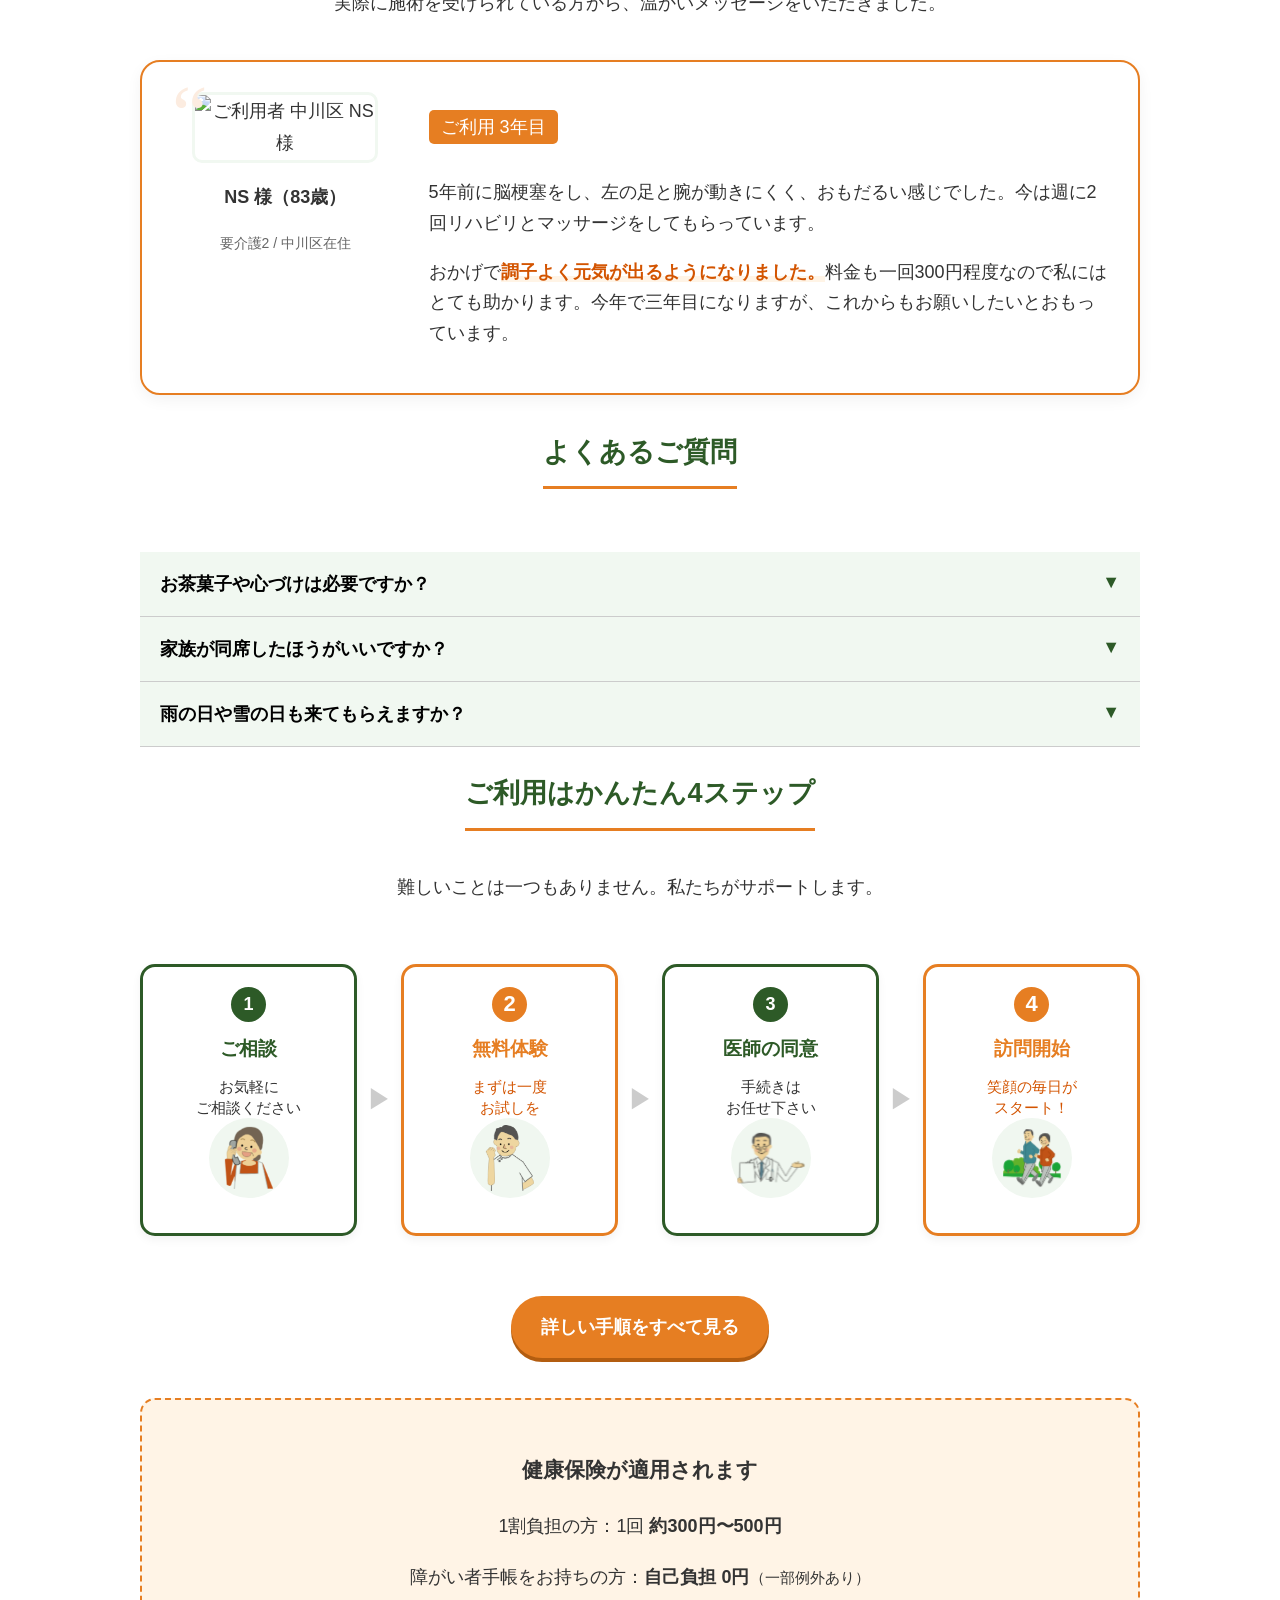
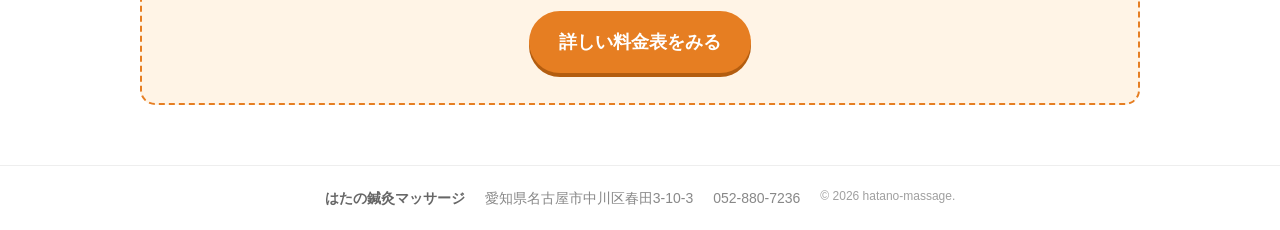
==== commit 24a4073e: "subtle refrencement" ====
--- a/index.html
+++ b/index.html
@@ -104,7 +104,7 @@
                 </div>   
                 <div class="hero-text">
                     <h2>痛みを和らげ、<br>笑顔で過ごせる毎日を。</h2>
-                    <p>国家資格を持つ鍼灸師が、あなたのご自宅へ伺います。</p>
+                    <p>国家資格を持つ施術者が、あなたのご自宅へ伺います。</p>
                     <div class="hero-btns">
                         <a href="contact.html" class="btn-orange">無料体験に申し込む</a>
                     </div>
@@ -130,7 +130,7 @@
                             <li>パーキンソン病で歩行がぎこちない</li>
                             <li>首や肩、腰の痛みで動きが鈍い</li>
                         </ul>
-                        <img src="images/ぎっくり腰.png" alt="腰の悩み" class="problem-icon">
+                        <img src="images/膝　女性.png" alt="腰の悩み" class="problem-icon">
                    </div>
                 </div>
                 <div class="problem-item">
@@ -167,7 +167,7 @@
                         <p>足の冷えやむくみが気になる方に。体の芯から温まります。</p>
                     </div>
                     <div class="service-card">
-                        <img src="images/てすり.png" alt="ストレッチ" class="service-icon">
+                        <img src="images/てすり.png" alt="ストレッチ" class="service-icon is-small">
                         <h3>ストレッチ・運動</h3>
                         <p>硬くなった関節を動きやすくし、筋力低下を防ぐ運動をします。</p>
                     </div>
@@ -335,9 +335,6 @@
         <a href="tel:0528807236" class="ft-btn ft-tel">
             <i class="fas fa-phone-alt"></i>
             <div class="ft-tel-text">
-                <span class="icon">
-                    📞
-                </span>
                 052-880-7236
             </div>
         </a>
--- a/style.css
+++ b/style.css
@@ -17,6 +17,12 @@
 
 main {
     padding-top: 180px;
+}
+
+.sp-only { display: none; }
+
+@media (max-width: 768px) {
+    .sp-only { display: inline; }
 }
 
 /* スマホ版：文字サイズ */
@@ -214,12 +220,12 @@
 /* Heroセクション：スマホ対応 */
 @media (max-width: 768px) {
     .hero { padding: 40px 15px; text-align: center; }
-    .hero-container { flex-direction: column; gap: 20px; }
-    .hero-image { order: -1; width: 100%; }
+    .hero-container { flex-direction: column; gap: 0px; }
+    .hero-image { order: -1; width: 100%; margin-bottom: -10px;}
     .hero-illustration { max-width: 250px; margin: 0 auto; }
     .hero-illustration.none { display: none; }    
     .hero-text { width: 100%; }
-    .hero-h2 { font-size: 24px; line-height: 1.4; margin-bottom: 15px; }
+    .hero h2 { font-size: 24px; line-height: 1.4; margin-bottom: 15px; }
     .hero p { font-size: 15px; line-height: 1.6; color: #555; }
 }
 /* --- お悩み解決 (Problems) --- */
@@ -276,19 +282,15 @@
 }
 
 @media (max-width: 768px) {
-    .problem-item {
-        min-width: 100%;
-        padding: 10px 10px;
-    }
-    .problem-icon {
-        width: 180px;
-        height: 180px;
-        padding: 20px;
-        object-fit: contain;
-        margin-left: 10px;
-        margin-right: 45px;
-        flex-shrink: 0;
-    }
+    .problems { padding: 40px 15px; }
+    .problem-grid { margin-bottom: 0; gap: 15px; }
+    .problem-item { min-width: 100%; padding: 20px 15px; box-sizing: border-box; }
+    .problem-item h3 { font-size: 20px; margin-bottom: 15px;}
+    .problem-content { display: flex; flex-direction: row; align-items: center;  justify-content: space-between; gap: 10px;}
+    .problem-content ul { flex: 1; padding-left: 20px; margin-bottom: 0; list-style-type: none; }
+    .problem-content ul li { font-size: 14px; margin-bottom: 8px; position: relative; padding-left: 1.2em; line-height: 1.4; }
+    .problem-content ul li::before { content: "✔"; position: absolute; left: 0; color: #e67e22; }
+    .problem-icon { width: 100px; height: 100px; margin: 0; padding: 5px; flex-shrink: 0; }
 }
 
 /* --- サービスサマリー (Service Summary) --- */
@@ -308,6 +310,8 @@
     background: #f1f8f1;
     border-radius: 15px;
     text-align: center;
+    gap: 5px;
+    justify-content: space-between;
 }
 .service-card h3 {
     display: inline-block;
@@ -322,8 +326,10 @@
     margin: 0;
 }
 .service-icon {
-    width: 120px;
-    height: auto;
+    width: 100%;
+    max-width: 180px;
+    height: 160px;
+    object-fit: contain;
     margin-bottom: 15px;
     mix-blend-mode: multiply;
 }
@@ -381,6 +387,7 @@
     margin-top: 15px;
     font-size: 1.2rem;
     color: #2d5a27;
+    white-space: nowrap;
 }
 .profile-text {
     flex: 1.5;
@@ -645,15 +652,16 @@
 .s-step-icon.is-small-2 { transform: scale(1.2); }
 /* ステップサマリー：スマホ対応 */
 @media (max-width: 768px) {
-    .summary-steps-box { flex-direction: column; gap: 5px; }
+    .summary-steps-box { width: 100%; padding: 0 15px; box-sizing: border-box; flex-direction: column; gap: 5px; }
     .s-arrow-new { transform: rotate(90deg); margin: 5px 0; opacity: 0.6; }
-    .s-step-card { display: flex; flex-direction: row; align-items: center; justify-content: space-between; width: 92%; padding: 20px; margin-bottom: 5px; gap: 12px; background: #fff; border-radius: 15px; min-height: 90px; }
-    .s-number { display: flex; justify-content: center; align-items: center; width: 45px; height: 45px; margin: 0; font-size: 30px; border-radius: 50%; }
-    .s-step-text { flex: 1; max-width: 180px; text-align: left; }
-    .s-step-text h4 { font-size: 25px; margin-bottom: 4px; color: #2d5a27; }
-    .s-step-text p { font-size: 20px; line-height: 1.4; margin: 0; color: #666; }
+    .s-step-card { display: flex; flex-direction: row; align-items: center; justify-content: center; width: 95%; padding: 18px; margin-bottom: 5px; gap: 11px; background: #fff; border-radius: 15px; min-height: 90px; box-sizing: border-box; }
+    .s-number { display: flex; justify-content: center; align-items: center; width: 45px; height: 45px; margin: 0; font-size: 30px; border-radius: 50%; flex-shrink: 0; }
+    .s-step-text { flex: 1; max-width: 180px; text-align: left; padding: 0;}
+    .s-step-text h4 { font-size: 23px; margin-bottom: 4px; color: #2d5a27; }
+    .s-step-text p { font-size: 20px; white-space: nowrap; line-height: 1.4; margin: 0; color: #666; }
     .s-icon-wrap { width: 65px; height: 65px; margin: 0; background: white; border-radius: 50%; display: flex; align-items: center; justify-content: center; flex-shrink: 0;}
     .s-step-icon { width: 100%; height: auto; }
+    .s-arrow-new { text-align: center; margin: 5px auto; display: block; }
 }
 
 /* --- 手順を見るボタン位置調整 --- */
@@ -763,6 +771,12 @@
     font-size: 18px; box-sizing: border-box;
 }
 .contact-form .btn-orange { width: 100%; border: none; cursor: pointer; }
+.submit-btn {
+    width: 100% !important; padding: 18px !important;
+    background: #ff9800; color: #fff;
+    font-size: 1.1rem !important; font-weight: bold;
+    border: none; border-radius: 5px; cursor: pointer;
+}
 
 /* お問い合わせ：スマホ対応 */
 @media (max-width: 768px) {
@@ -774,12 +788,6 @@
         width: 100% !important; padding: 12px !important; font-size: 16px !important; background: #fafafa; border: 1px solid #ddd;
     }
     .contact-form textarea { height: 150px; }
-    .submit-btn {
-        width: 100% !important; padding: 18px !important;
-        background: #ff9800; color: #fff;
-        font-size: 1.1rem !important; font-weight: bold;
-        border: none; border-radius: 5px; cursor: pointer;
-    }
 }
 
 /* --- フッター (footer) --- */
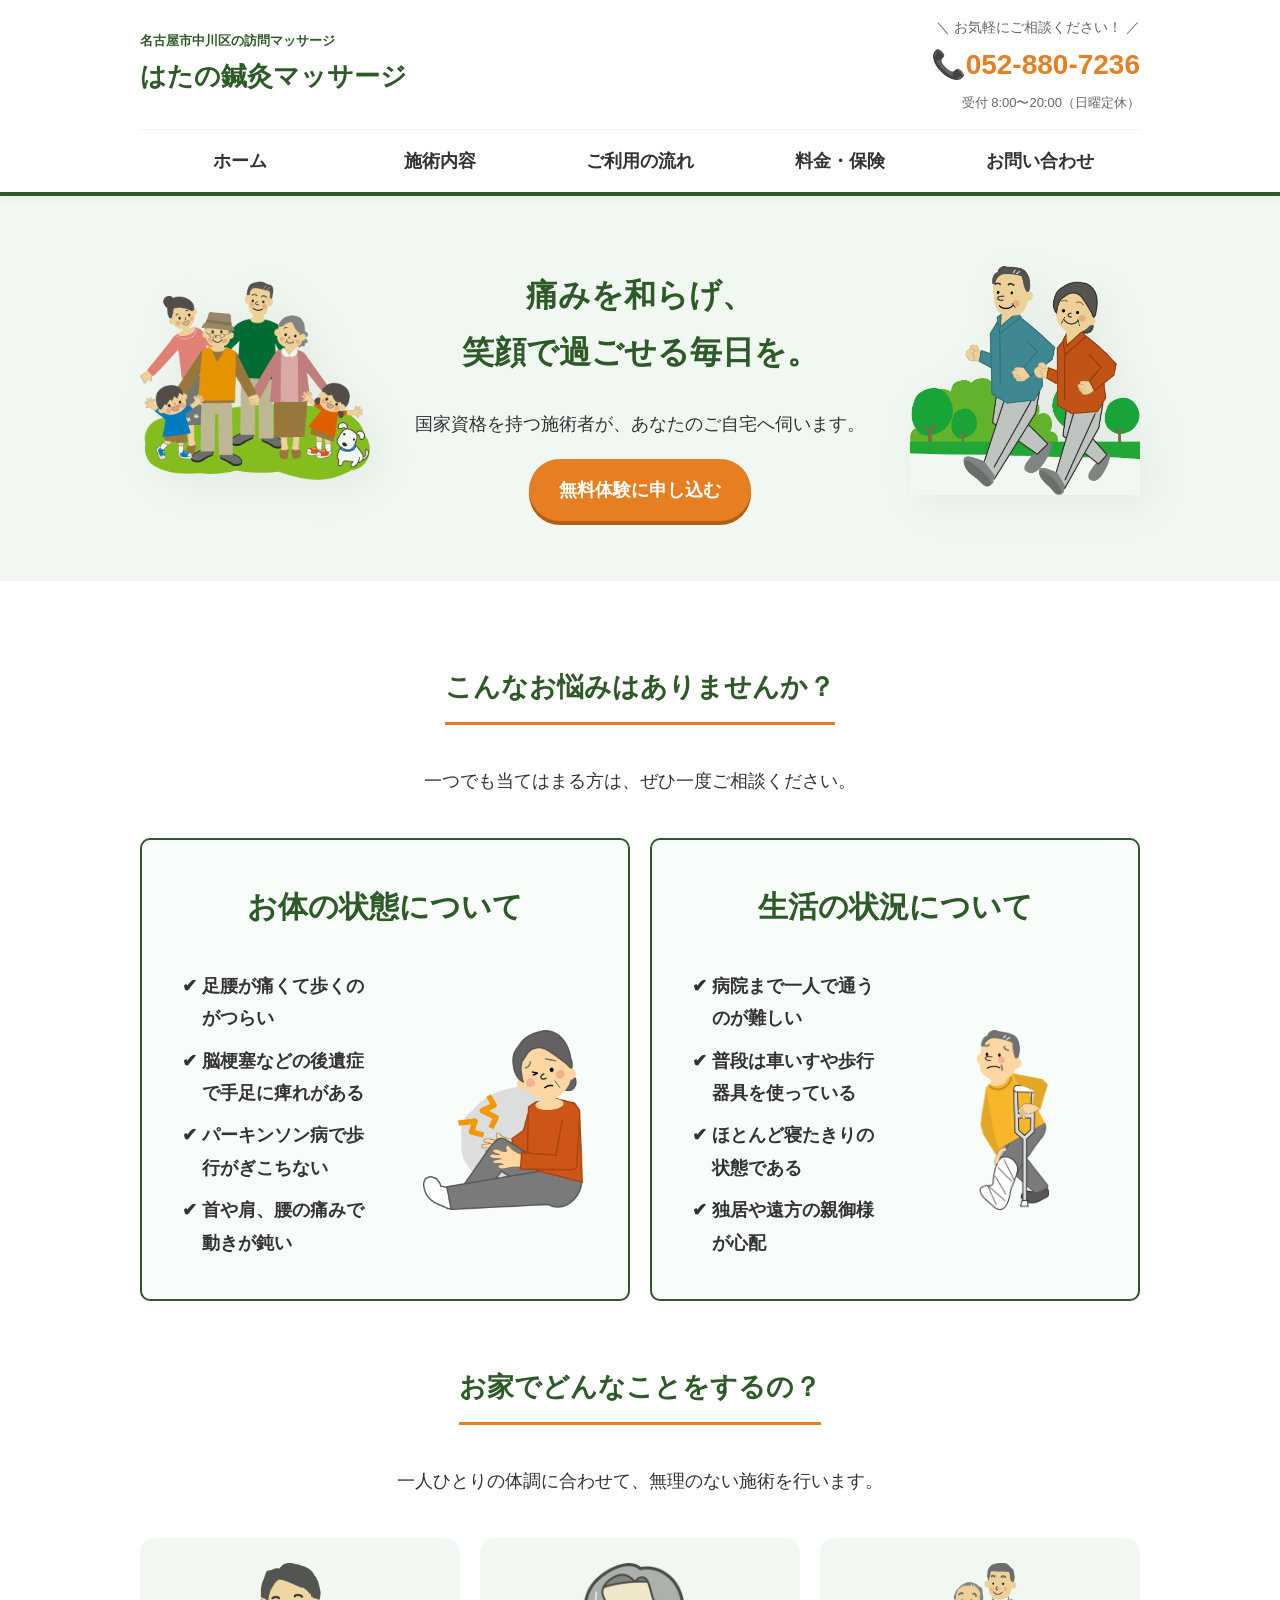
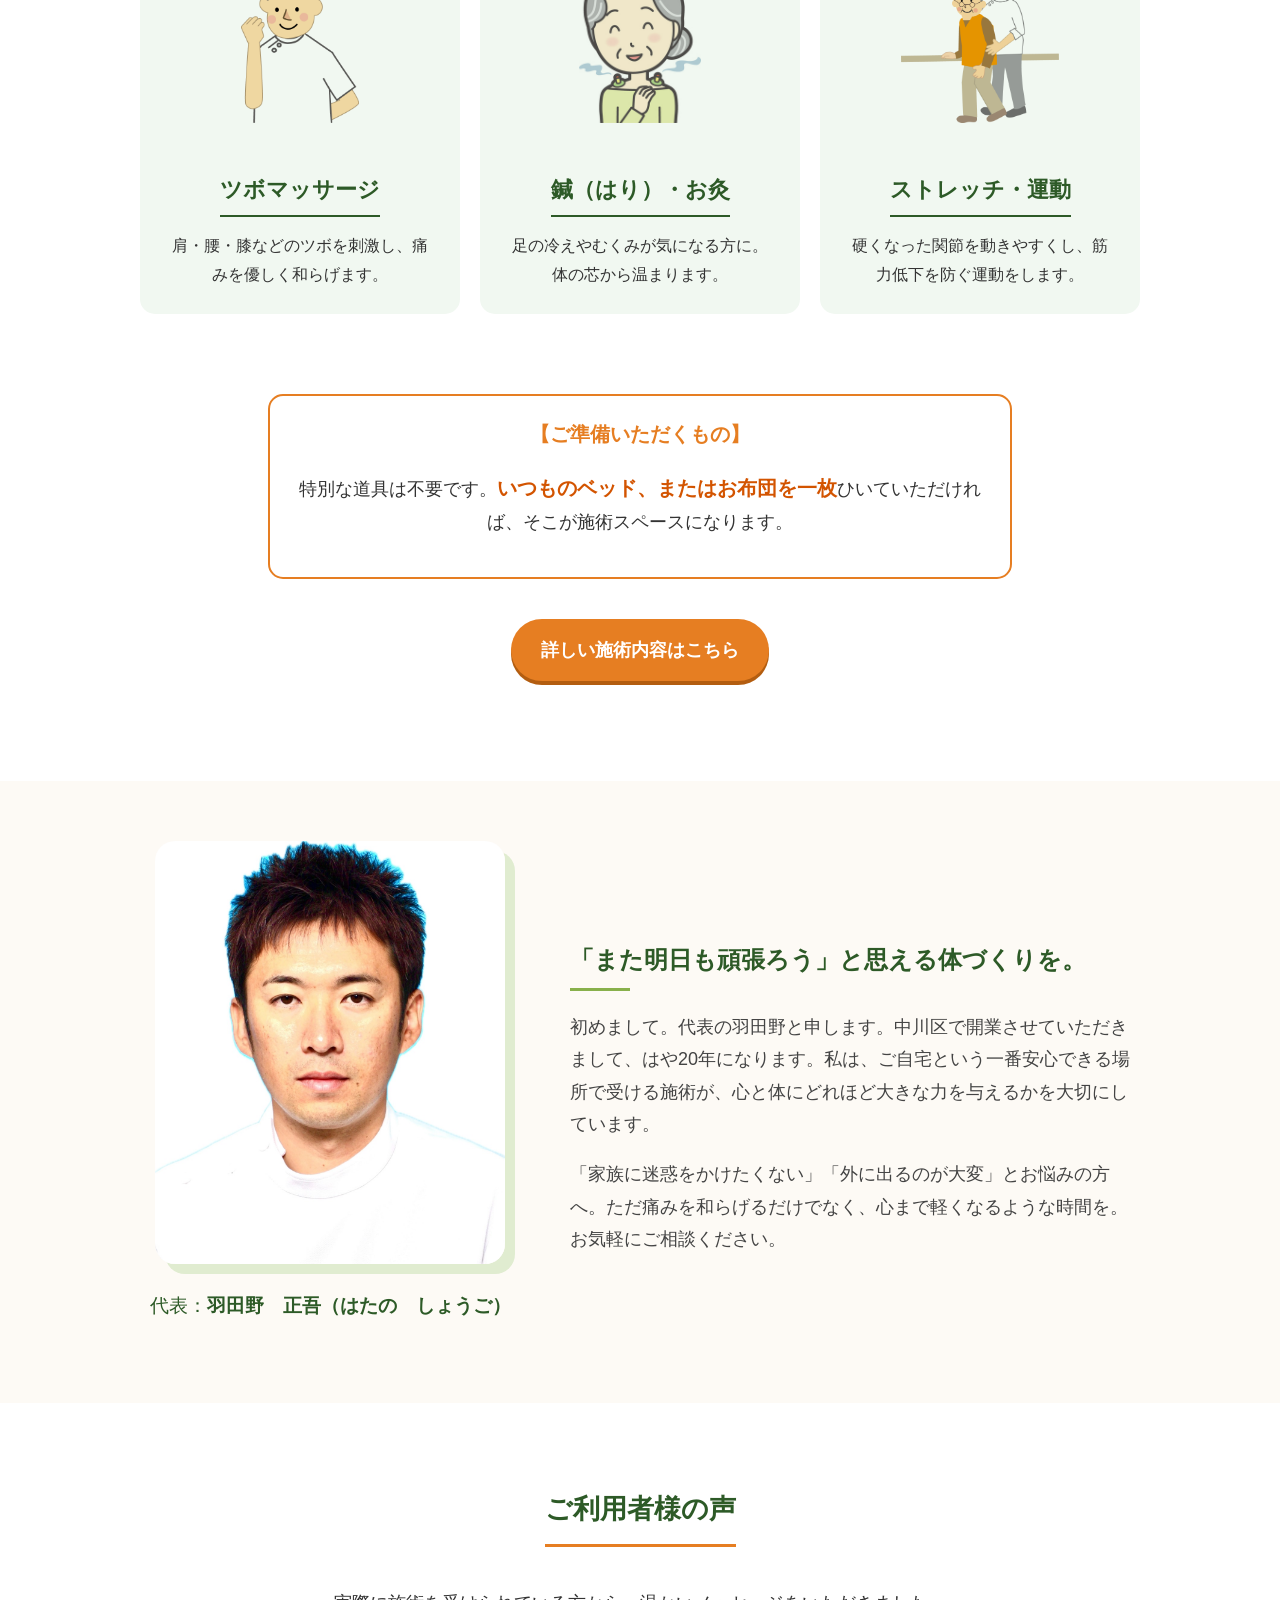
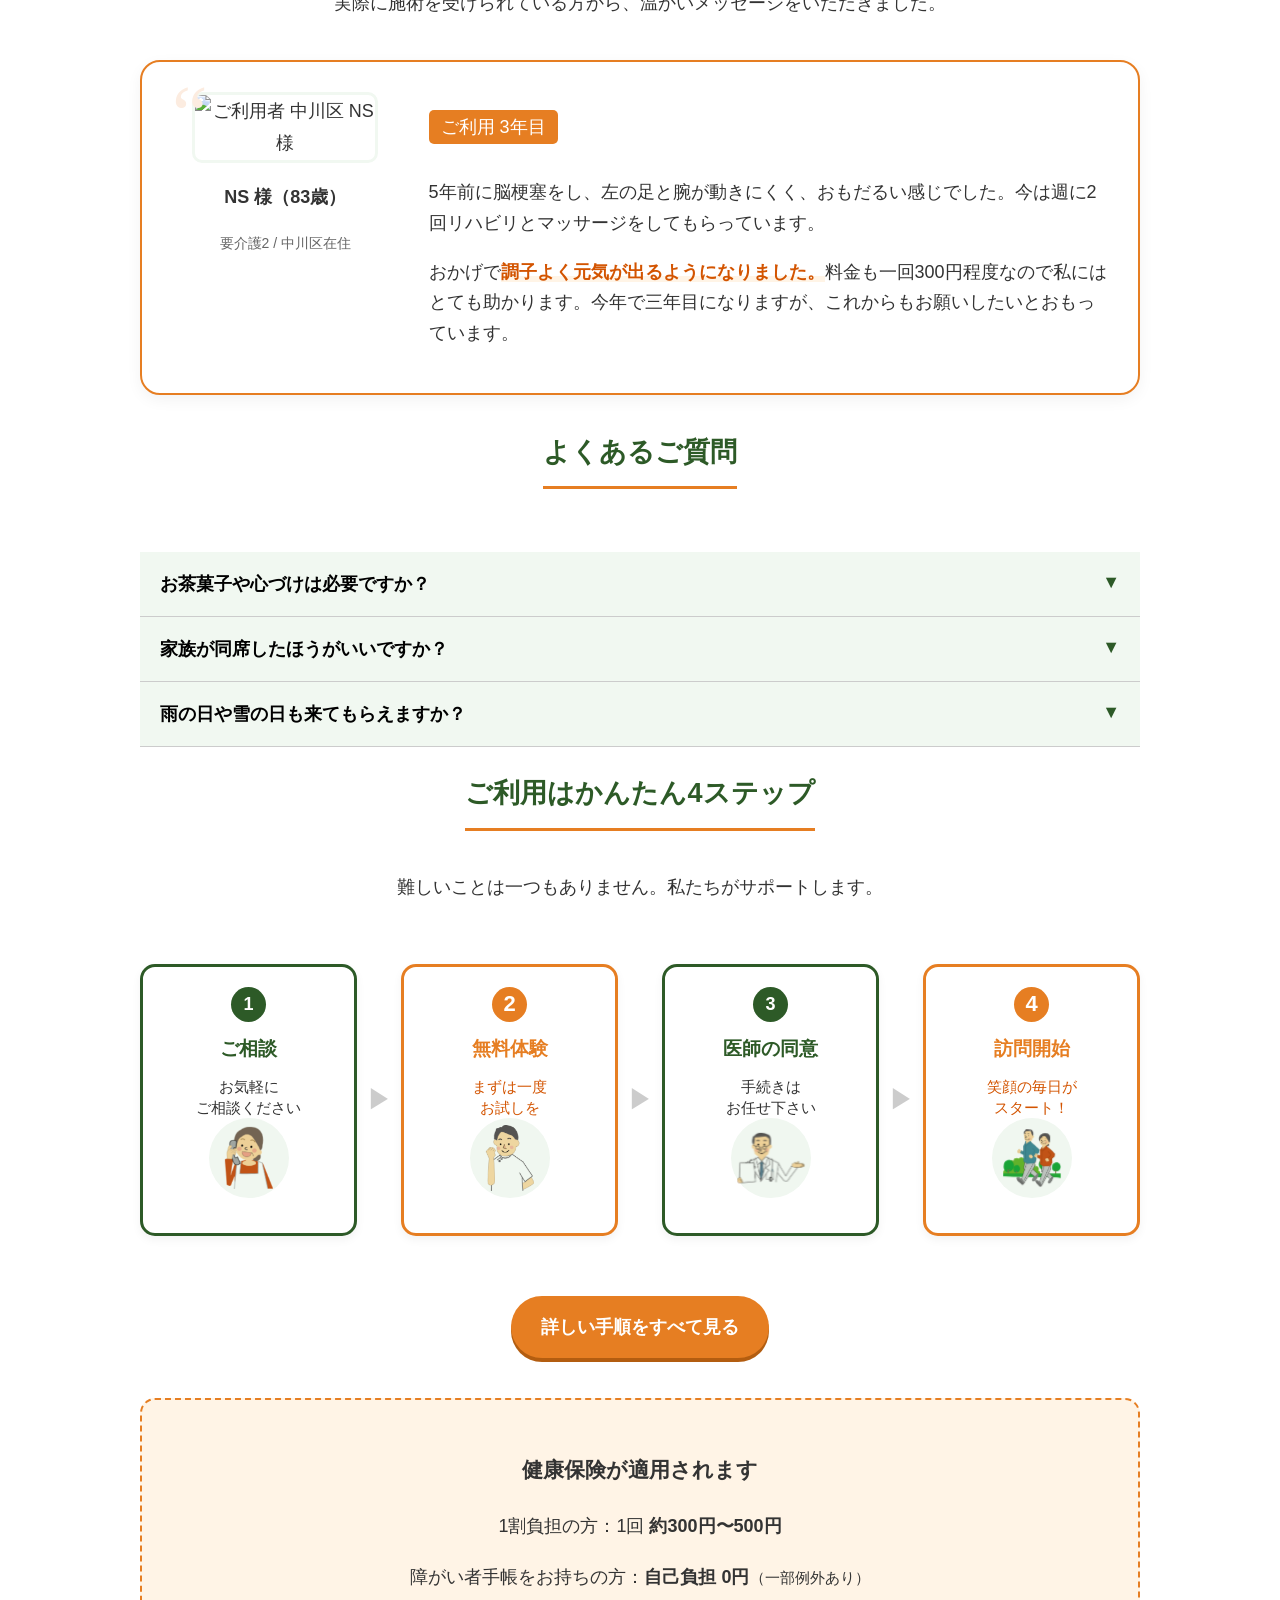
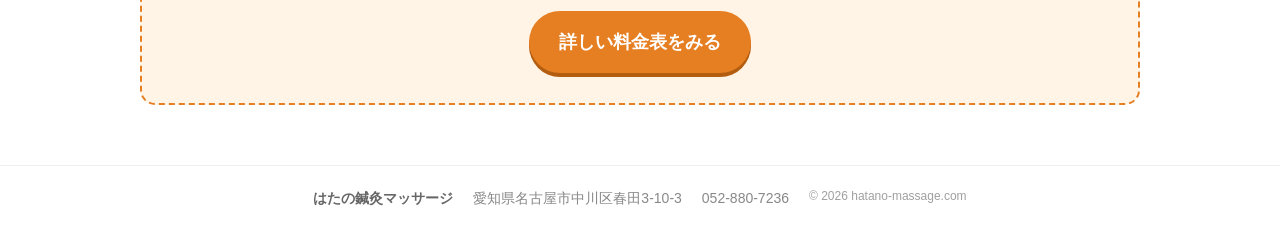
==== commit c5517fa9: "footer refinement" ====
--- a/index.html
+++ b/index.html
@@ -13,8 +13,8 @@
     <meta property="og:type" content="website">
     <meta property="og:title" content="はたの鍼灸マッサージ｜名古屋市中川区の訪問リハビリマッサージ">
     <meta property="og:description" content="ご自宅で安心の施術を。国家資格を持つ鍼灸師が、あなたの笑顔の毎日をサポートします。">
-    <meta property="og:url" content="https://shogohatano.github.io/hatano-massage/">
-    <meta property="og:image" content="https://shogohatano.github.io/hatano-massage/images/ogp-image.jpg">
+    <meta property="og:url" content="https://hatano-massage.com/">
+    <meta property="og:image" content="https://hatano-massage.com/images/ogp-image.jpg">
     <meta name="google-site-verification" content="S1OYqxugAdBYPKi2qpMKTp2eB40CVBadVzSk9gdjZm0" />
 
     <script type="application/ld+json">
@@ -350,7 +350,7 @@
                 <span class="footer-name">はたの鍼灸マッサージ</span>
                 <span class="footer-address">愛知県名古屋市中川区春田3-10-3</span>
                 <span class="footer-tel">052-880-7236</span>
-                <p class="copyright">&copy; 2026 hatano-massage.</p>
+                <p class="copyright">&copy; 2026 hatano-massage.com</p>
             </div>
         </div>
     </footer>
